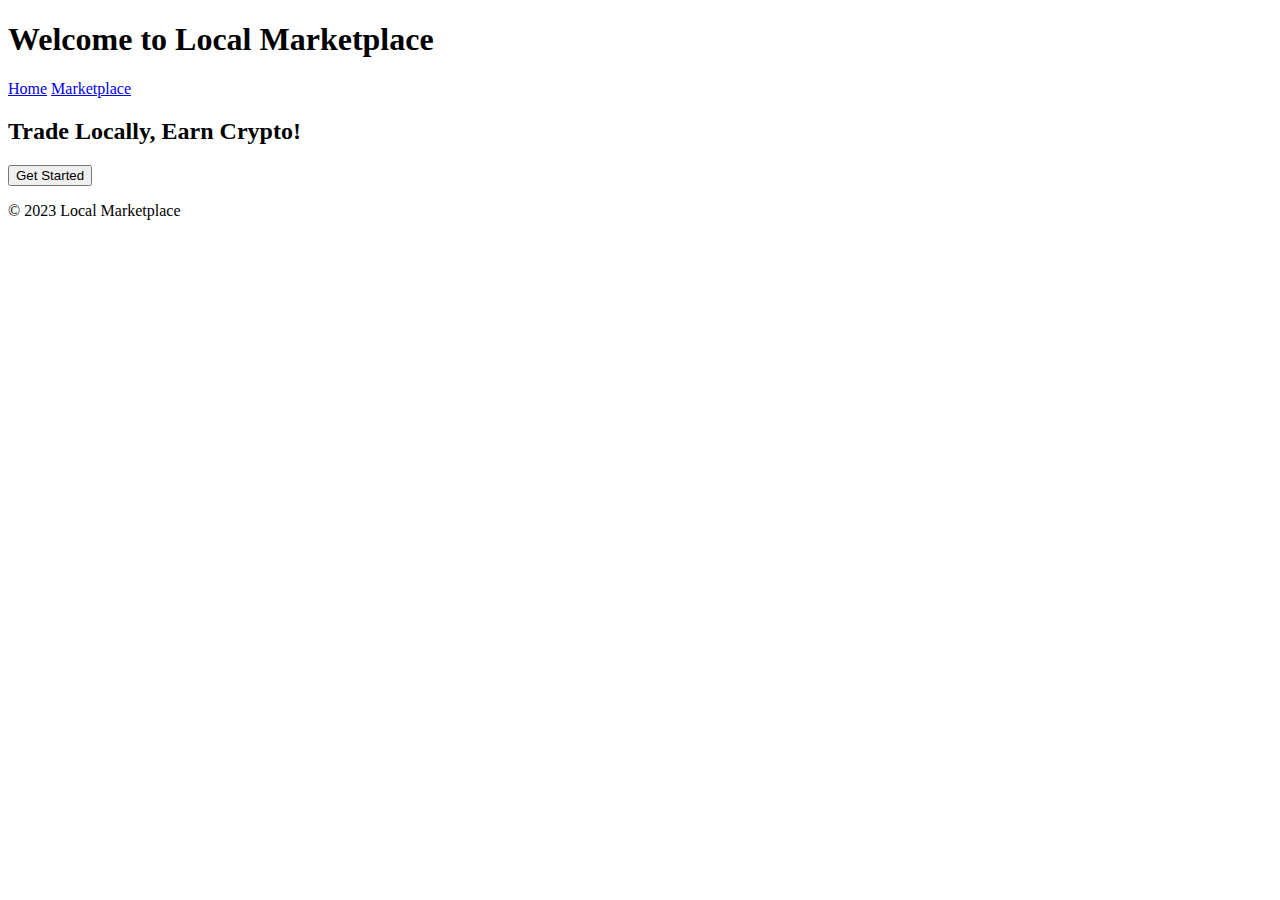
==== index.html @ 484f1911 "Create index.html" ====
<!DOCTYPE html>
<html lang="en">
<head>
  <meta charset="UTF-8">
  <meta name="viewport" content="width=device-width, initial-scale=1.0">
  <title>Local Marketplace</title>
  <link rel="stylesheet" href="styles.css">
</head>
<body>
  <header>
    <h1>Welcome to Local Marketplace</h1>
    <nav>
      <a href="index.html">Home</a>
      <a href="marketplace.html">Marketplace</a>
    </nav>
  </header>

  <section id="hero">
    <h2>Trade Locally, Earn Crypto!</h2>
    <button id="ctaButton">Get Started</button>
  </section>

  <footer>
    <p>&copy; 2023 Local Marketplace</p>
  </footer>

  <script src="script.js"></script>
</body>
</html>
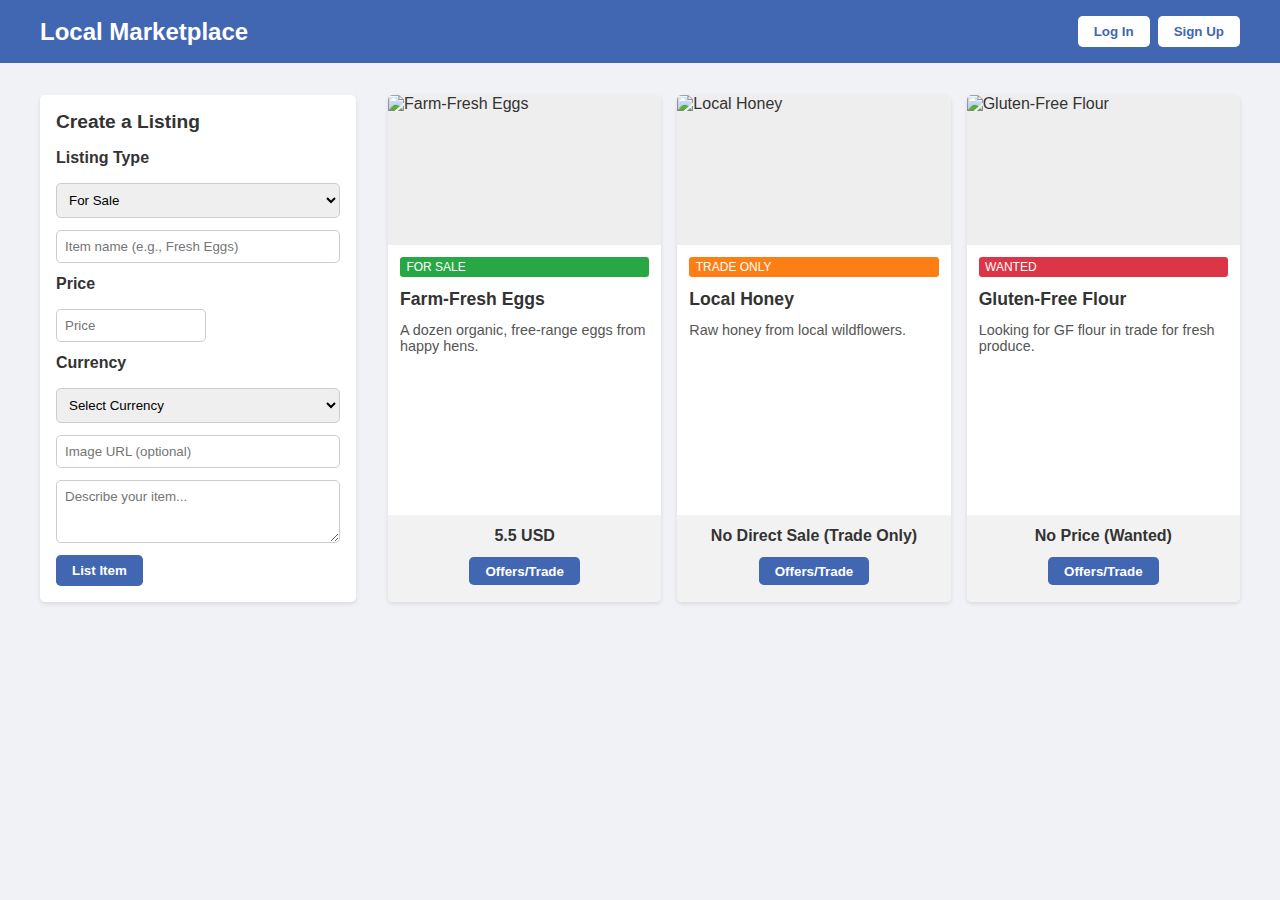
==== commit 9ac34d7b: "Update index.html" ====
--- a/index.html
+++ b/index.html
@@ -1,29 +1,748 @@
 <!DOCTYPE html>
 <html lang="en">
 <head>
-  <meta charset="UTF-8">
-  <meta name="viewport" content="width=device-width, initial-scale=1.0">
-  <title>Local Marketplace</title>
-  <link rel="stylesheet" href="styles.css">
+  <meta charset="UTF-8" />
+  <title>Local Marketplace - Trade, Wanted, and Chat</title>
+  <style>
+    /* Basic reset & global styles */
+    * {
+      margin: 0;
+      padding: 0;
+      box-sizing: border-box;
+      font-family: Arial, sans-serif;
+    }
+    body {
+      background: #f0f2f5;
+      color: #333;
+    }
+    header {
+      background: #4267b2; /* A Facebook-like blue */
+      color: #fff;
+      padding: 1rem;
+    }
+    .navbar {
+      display: flex;
+      align-items: center;
+      justify-content: space-between;
+      max-width: 1200px;
+      margin: 0 auto;
+    }
+    .navbar h1 {
+      font-size: 1.5rem;
+      cursor: pointer;
+    }
+    .navbar .auth-buttons {
+      display: flex;
+      gap: 0.5rem;
+    }
+    .navbar .auth-buttons button {
+      background: #fff;
+      color: #4267b2;
+      border: none;
+      padding: 0.5rem 1rem;
+      font-weight: bold;
+      cursor: pointer;
+      border-radius: 0.3rem;
+    }
+    .navbar .auth-buttons button:hover {
+      background: #ddd;
+    }
+
+    main {
+      display: flex;
+      max-width: 1200px;
+      margin: 2rem auto;
+      gap: 2rem;
+    }
+
+    /* Sidebar (left) for creating listings */
+    .sidebar {
+      flex: 1;
+      background: #fff;
+      padding: 1rem;
+      border-radius: 0.3rem;
+      box-shadow: 0 2px 4px rgba(0,0,0,0.1);
+      max-height: fit-content;
+    }
+    .sidebar h2 {
+      margin-bottom: 1rem;
+      font-size: 1.2rem;
+    }
+    .sidebar form {
+      display: flex;
+      flex-direction: column;
+      gap: 0.75rem;
+    }
+    .sidebar label {
+      margin-bottom: 0.25rem;
+      font-weight: bold;
+    }
+    .sidebar input,
+    .sidebar textarea,
+    .sidebar select {
+      width: 100%;
+      padding: 0.5rem;
+      border: 1px solid #ccc;
+      border-radius: 0.3rem;
+    }
+    .sidebar input[type="number"] {
+      max-width: 150px;
+    }
+    .sidebar button {
+      background: #4267b2;
+      color: #fff;
+      font-weight: bold;
+      border: none;
+      padding: 0.5rem 1rem;
+      cursor: pointer;
+      border-radius: 0.3rem;
+      align-self: flex-start;
+    }
+    .sidebar button:hover {
+      background: #36549c;
+    }
+
+    /* Marketplace grid on the right */
+    .marketplace {
+      flex: 3;
+      display: grid;
+      grid-template-columns: repeat(auto-fill, minmax(220px, 1fr));
+      gap: 1rem;
+    }
+    .card {
+      background: #fff;
+      border-radius: 0.3rem;
+      box-shadow: 0 2px 4px rgba(0,0,0,0.1);
+      overflow: hidden;
+      display: flex;
+      flex-direction: column;
+      position: relative;
+    }
+    .card img {
+      width: 100%;
+      height: 150px;
+      object-fit: cover;
+      background: #eee; /* fallback if no image */
+    }
+    .card .content {
+      padding: 0.75rem;
+      display: flex;
+      flex-direction: column;
+      gap: 0.5rem;
+    }
+    .card .content .listing-type {
+      display: inline-block;
+      padding: 0.2rem 0.4rem;
+      border-radius: 0.2rem;
+      font-size: 0.75rem;
+      margin-bottom: 0.25rem;
+      color: #fff;
+    }
+    .listing-type.sale {
+      background: #28a745; /* green for sale */
+    }
+    .listing-type.wanted {
+      background: #dc3545; /* red for wanted */
+    }
+    .listing-type.tradeonly {
+      background: #fd7e14; /* orange for trade only */
+    }
+    .card .content h3 {
+      font-size: 1.1rem;
+      margin-bottom: 0.25rem;
+    }
+    .card .content p {
+      font-size: 0.9rem;
+      color: #555;
+    }
+    .card .footer {
+      margin-top: auto;
+      padding: 0.75rem;
+      background: #f2f2f2;
+      text-align: center;
+    }
+    .card .footer .price {
+      font-weight: bold;
+      color: #333;
+      margin-bottom: 0.5rem;
+    }
+    .card .footer button {
+      background: #4267b2;
+      color: #fff;
+      font-weight: bold;
+      border: none;
+      padding: 0.4rem 1rem;
+      cursor: pointer;
+      border-radius: 0.3rem;
+      margin: 0.3rem;
+    }
+    .card .footer button:hover {
+      background: #36549c;
+    }
+
+    /* Modal for trade offers */
+    .modal {
+      position: fixed;
+      top: 0; left: 0; 
+      width: 100%;
+      height: 100%;
+      background: rgba(0,0,0,0.5);
+      display: flex;
+      align-items: center;
+      justify-content: center;
+      opacity: 0;
+      pointer-events: none;
+      transition: opacity 0.3s ease;
+      z-index: 999;
+    }
+    .modal.active {
+      opacity: 1;
+      pointer-events: auto;
+    }
+    .modal-content {
+      background: #fff;
+      padding: 1rem;
+      border-radius: 0.3rem;
+      max-width: 600px;
+      width: 90%;
+      max-height: 90vh;
+      overflow-y: auto;
+    }
+    .modal-header, .modal-body, .modal-footer {
+      margin-bottom: 1rem;
+    }
+    .modal-header h2 {
+      margin-bottom: 0.5rem;
+    }
+    .close-btn {
+      float: right;
+      background: none;
+      border: none;
+      font-size: 1.2rem;
+      cursor: pointer;
+      color: #999;
+    }
+    .close-btn:hover {
+      color: #333;
+    }
+    .offers-list {
+      background: #fafafa;
+      border: 1px solid #ccc;
+      border-radius: 0.3rem;
+      padding: 0.5rem;
+      margin: 0.5rem 0;
+    }
+    .offer-item {
+      padding: 0.5rem;
+      border-bottom: 1px solid #ddd;
+    }
+    .offer-item:last-child {
+      border-bottom: none;
+    }
+    .offer-item p {
+      margin-bottom: 0.2rem;
+    }
+    .offer-item .btn-accept,
+    .offer-item .btn-decline {
+      padding: 0.3rem 0.6rem;
+      margin-right: 0.3rem;
+      cursor: pointer;
+      border: none;
+      border-radius: 0.2rem;
+      color: #fff;
+    }
+    .offer-item .btn-accept {
+      background: #28a745;
+    }
+    .offer-item .btn-decline {
+      background: #dc3545;
+    }
+    .offer-item .btn-chat {
+      background: #6c757d;
+      padding: 0.3rem 0.6rem;
+      border-radius: 0.2rem;
+      margin-left: 0.3rem;
+      cursor: pointer;
+      border: none;
+      color: #fff;
+    }
+    .chat-container {
+      margin-top: 0.5rem;
+      background: #fff;
+      border: 1px solid #ccc;
+      padding: 0.5rem;
+      border-radius: 0.3rem;
+      max-height: 150px;
+      overflow-y: auto;
+    }
+    .chat-message {
+      margin-bottom: 0.5rem;
+    }
+    .chat-message strong {
+      margin-right: 0.3rem;
+    }
+    .trade-offer-form {
+      display: flex;
+      flex-direction: column;
+      gap: 0.5rem;
+    }
+    .trade-offer-form input,
+    .trade-offer-form textarea {
+      width: 100%;
+      padding: 0.5rem;
+      border: 1px solid #ccc;
+      border-radius: 0.3rem;
+    }
+    .trade-offer-form button {
+      align-self: flex-start;
+      background: #4267b2;
+      color: #fff;
+      border: none;
+      padding: 0.5rem 1rem;
+      border-radius: 0.3rem;
+      font-weight: bold;
+      cursor: pointer;
+    }
+    .trade-offer-form button:hover {
+      background: #36549c;
+    }
+    .label-hidden {
+      display: none;
+    }
+  </style>
 </head>
 <body>
+
+  <!-- Header / Navbar -->
   <header>
-    <h1>Welcome to Local Marketplace</h1>
-    <nav>
-      <a href="index.html">Home</a>
-      <a href="marketplace.html">Marketplace</a>
-    </nav>
+    <div class="navbar">
+      <h1>Local Marketplace</h1>
+      <div class="auth-buttons">
+        <button>Log In</button>
+        <button>Sign Up</button>
+      </div>
+    </div>
   </header>
 
-  <section id="hero">
-    <h2>Trade Locally, Earn Crypto!</h2>
-    <button id="ctaButton">Get Started</button>
-  </section>
-
-  <footer>
-    <p>&copy; 2023 Local Marketplace</p>
-  </footer>
-
-  <script src="script.js"></script>
+  <!-- Main Content -->
+  <main>
+    <!-- Left Sidebar: Listing Form -->
+    <div class="sidebar">
+      <h2>Create a Listing</h2>
+      <form id="listItemForm">
+
+        <!-- Listing Type Selection -->
+        <label for="listingType">Listing Type</label>
+        <select id="listingType" required>
+          <option value="sale">For Sale</option>
+          <option value="wanted">Wanted</option>
+          <option value="tradeOnly">Trade Only</option>
+        </select>
+
+        <input type="text" id="itemName" placeholder="Item name (e.g., Fresh Eggs)" required />
+
+        <!-- Price & Currency for "sale" only -->
+        <label id="priceLabel" for="itemPrice">Price</label>
+        <input type="number" step="0.00000001" min="0" id="itemPrice" placeholder="Price" required />
+
+        <label id="currencyLabel" for="itemCurrency">Currency</label>
+        <select id="itemCurrency" required>
+          <option value="" disabled selected hidden>Select Currency</option>
+          <option value="USD">USD</option>
+          <option value="BTC">BTC</option>
+          <option value="ETH">ETH</option>
+          <option value="USDT">USDT</option>
+          <option value="USDC">USDC</option>
+        </select>
+
+        <input type="text" id="itemImage" placeholder="Image URL (optional)" />
+        <textarea id="itemDesc" rows="3" placeholder="Describe your item..."></textarea>
+
+        <button type="submit">List Item</button>
+      </form>
+    </div>
+
+    <!-- Marketplace Grid (right side) -->
+    <div class="marketplace" id="marketplaceGrid">
+      <!-- Items will be injected by JavaScript -->
+    </div>
+  </main>
+
+  <!-- Modal for viewing & making trade offers -->
+  <div class="modal" id="tradeOffersModal">
+    <div class="modal-content">
+      <div class="modal-header">
+        <button class="close-btn" id="closeModalBtn">&times;</button>
+        <h2 id="modalItemTitle">Trade Offers</h2>
+      </div>
+      <div class="modal-body">
+        <!-- Existing offers list -->
+        <div id="offersList" class="offers-list"></div>
+
+        <!-- Make a new offer form -->
+        <div class="trade-offer-form">
+          <h4>Make a Trade Offer</h4>
+          <input type="text" id="offerTitle" placeholder="What are you offering?" />
+          <textarea id="offerDetails" rows="2" placeholder="Describe your offer..."></textarea>
+          <button id="submitOfferBtn">Submit Offer</button>
+        </div>
+      </div>
+      <div class="modal-footer"></div>
+    </div>
+  </div>
+
+  <script>
+    /***********************************************************
+     * In-Memory Data Structures
+     * Items + Offers with Chat
+     ***********************************************************/
+    // Each item: { id, name, price, currency, desc, image, listingType }
+    const initialItems = [
+      {
+        id: 1,
+        name: "Farm-Fresh Eggs",
+        price: 5.50,
+        currency: "USD",
+        desc: "A dozen organic, free-range eggs from happy hens.",
+        image: "https://images.unsplash.com/photo-1615475192235-419dd2f7ab63",
+        listingType: "sale"
+      },
+      {
+        id: 2,
+        name: "Local Honey",
+        price: 0.0003,
+        currency: "BTC",
+        desc: "Raw honey from local wildflowers.",
+        image: "https://images.unsplash.com/photo-1556228724-1e3d4d7d36f2",
+        listingType: "tradeOnly"
+      },
+      {
+        id: 3,
+        name: "Gluten-Free Flour",
+        price: null,
+        currency: "",
+        desc: "Looking for GF flour in trade for fresh produce.",
+        image: "",
+        listingType: "wanted"
+      }
+    ];
+
+    // For each item, store an array of offers:
+    // Each offer: { itemId, offerId, title, details, status, chat: [{sender, message, timestamp}] }
+    let tradeOffers = {
+      1: [],
+      2: [],
+      3: []
+    };
+
+    /***********************************************************
+     * DOM Elements
+     ***********************************************************/
+    const marketplaceGrid = document.getElementById("marketplaceGrid");
+    const listItemForm = document.getElementById("listItemForm");
+    const listingTypeSelect = document.getElementById("listingType");
+    const priceLabel = document.getElementById("priceLabel");
+    const itemPriceInput = document.getElementById("itemPrice");
+    const currencyLabel = document.getElementById("currencyLabel");
+    const itemCurrencySelect = document.getElementById("itemCurrency");
+    const itemNameInput = document.getElementById("itemName");
+    const itemImageInput = document.getElementById("itemImage");
+    const itemDescInput = document.getElementById("itemDesc");
+
+    // Modal elements
+    const tradeOffersModal = document.getElementById("tradeOffersModal");
+    const closeModalBtn = document.getElementById("closeModalBtn");
+    const modalItemTitle = document.getElementById("modalItemTitle");
+    const offersList = document.getElementById("offersList");
+    const offerTitleInput = document.getElementById("offerTitle");
+    const offerDetailsInput = document.getElementById("offerDetails");
+    const submitOfferBtn = document.getElementById("submitOfferBtn");
+
+    /***********************************************************
+     * Toggle Price & Currency Visibility for Listing Types
+     ***********************************************************/
+    function updatePriceCurrencyVisibility() {
+      const listingType = listingTypeSelect.value;
+      if (listingType === "sale") {
+        priceLabel.classList.remove("label-hidden");
+        itemPriceInput.classList.remove("label-hidden");
+        currencyLabel.classList.remove("label-hidden");
+        itemCurrencySelect.classList.remove("label-hidden");
+        itemPriceInput.required = true;
+        itemCurrencySelect.required = true;
+      } else {
+        // Hide price/currency fields
+        priceLabel.classList.add("label-hidden");
+        itemPriceInput.classList.add("label-hidden");
+        currencyLabel.classList.add("label-hidden");
+        itemCurrencySelect.classList.add("label-hidden");
+        itemPriceInput.required = false;
+        itemCurrencySelect.required = false;
+      }
+    }
+    listingTypeSelect.addEventListener("change", updatePriceCurrencyVisibility);
+    updatePriceCurrencyVisibility(); // initial call
+
+    /***********************************************************
+     * Render the Marketplace
+     ***********************************************************/
+    function renderMarketplace(items) {
+      marketplaceGrid.innerHTML = "";
+      items.forEach(item => {
+        const card = document.createElement("div");
+        card.classList.add("card");
+
+        const imgSrc = item.image 
+          ? item.image 
+          : "https://via.placeholder.com/220x150?text=No+Image";
+
+        const listingLabel = document.createElement("span");
+        listingLabel.classList.add("listing-type");
+
+        if (item.listingType === "sale") {
+          listingLabel.classList.add("sale");
+          listingLabel.textContent = "FOR SALE";
+        } else if (item.listingType === "wanted") {
+          listingLabel.classList.add("wanted");
+          listingLabel.textContent = "WANTED";
+        } else if (item.listingType === "tradeOnly") {
+          listingLabel.classList.add("tradeonly");
+          listingLabel.textContent = "TRADE ONLY";
+        }
+
+        let priceDisplay = "";
+        if (item.listingType === "sale") {
+          const priceFormatted = parseFloat(item.price).toFixed(8).replace(/\.?0+$/,"");
+          priceDisplay = `${priceFormatted} ${item.currency}`;
+        } else if (item.listingType === "wanted") {
+          priceDisplay = "No Price (Wanted)";
+        } else if (item.listingType === "tradeOnly") {
+          priceDisplay = "No Direct Sale (Trade Only)";
+        }
+
+        card.innerHTML = `
+          <img src="${imgSrc}" alt="${item.name}" />
+          <div class="content">
+            ${listingLabel.outerHTML}
+            <h3>${item.name}</h3>
+            <p>${item.desc || ""}</p>
+          </div>
+          <div class="footer">
+            <div class="price">${priceDisplay}</div>
+            <button class="btn-trade">Offers/Trade</button>
+          </div>
+        `;
+
+        // "Offers/Trade" button opens the trade offers modal
+        const tradeBtn = card.querySelector(".btn-trade");
+        tradeBtn.addEventListener("click", () => {
+          openTradeOffersModal(item.id);
+        });
+
+        marketplaceGrid.appendChild(card);
+      });
+    }
+
+    // Initial render
+    renderMarketplace(initialItems);
+
+    /***********************************************************
+     * Adding New Items
+     ***********************************************************/
+    listItemForm.addEventListener("submit", function(event) {
+      event.preventDefault();
+
+      const listingType = listingTypeSelect.value;
+      const newId = Date.now(); // simplistic unique ID
+      let priceVal = null;
+      let currVal = "";
+
+      if (listingType === "sale") {
+        priceVal = parseFloat(itemPriceInput.value.trim());
+        currVal = itemCurrencySelect.value;
+        if (!priceVal || isNaN(priceVal) || !currVal) {
+          alert("Please specify a valid price and currency for a sale listing.");
+          return;
+        }
+      }
+
+      const newItem = {
+        id: newId,
+        name: itemNameInput.value.trim(),
+        price: priceVal,
+        currency: currVal,
+        desc: itemDescInput.value.trim(),
+        image: itemImageInput.value.trim(),
+        listingType
+      };
+
+      if (!newItem.name) {
+        alert("Please enter an item name.");
+        return;
+      }
+
+      initialItems.push(newItem);
+      tradeOffers[newId] = []; // new array for offers
+
+      renderMarketplace(initialItems);
+      listItemForm.reset();
+      updatePriceCurrencyVisibility();
+    });
+
+    /***********************************************************
+     * Trade Offers Modal
+     ***********************************************************/
+    let currentItemId = null;
+
+    function openTradeOffersModal(itemId) {
+      currentItemId = itemId;
+      const item = initialItems.find(i => i.id === itemId);
+      modalItemTitle.textContent = `Offers for "${item.name}"`;
+      renderTradeOffers(itemId);
+
+      tradeOffersModal.classList.add("active");
+    }
+    function closeModal() {
+      tradeOffersModal.classList.remove("active");
+      currentItemId = null;
+      offerTitleInput.value = "";
+      offerDetailsInput.value = "";
+    }
+    closeModalBtn.addEventListener("click", closeModal);
+
+    /***********************************************************
+     * Rendering & Managing Offers
+     ***********************************************************/
+    function renderTradeOffers(itemId) {
+      offersList.innerHTML = "";
+      const offers = tradeOffers[itemId] || [];
+
+      if (offers.length === 0) {
+        const noOffers = document.createElement("div");
+        noOffers.textContent = "No trade offers yet.";
+        offersList.appendChild(noOffers);
+      } else {
+        offers.forEach(off => {
+          const offerDiv = document.createElement("div");
+          offerDiv.classList.add("offer-item");
+
+          offerDiv.innerHTML = `
+            <p><strong>Offer:</strong> ${off.title}</p>
+            <p>${off.details}</p>
+            <p><em>Status:</em> ${off.status}</p>
+            <button class="btn-accept">Accept</button>
+            <button class="btn-decline">Decline</button>
+            <button class="btn-chat">Chat</button>
+          `;
+
+          const acceptBtn = offerDiv.querySelector(".btn-accept");
+          const declineBtn = offerDiv.querySelector(".btn-decline");
+          const chatBtn = offerDiv.querySelector(".btn-chat");
+
+          acceptBtn.addEventListener("click", () => {
+            off.status = "Accepted";
+            renderTradeOffers(itemId);
+            alert("You accepted this offer!");
+          });
+          declineBtn.addEventListener("click", () => {
+            off.status = "Declined";
+            renderTradeOffers(itemId);
+            alert("You declined this offer!");
+          });
+
+          // Chat UI container
+          const chatContainer = document.createElement("div");
+          chatContainer.classList.add("chat-container");
+
+          // Renders the chat messages
+          function renderChat() {
+            chatContainer.innerHTML = "";
+            off.chat.forEach(msg => {
+              const msgDiv = document.createElement("div");
+              msgDiv.classList.add("chat-message");
+              msgDiv.innerHTML = `<strong>${msg.sender}:</strong> ${msg.message}`;
+              chatContainer.appendChild(msgDiv);
+            });
+          }
+
+          // Chat input area
+          const chatInputWrapper = document.createElement("div");
+          chatInputWrapper.style.marginTop = "0.5rem";
+          chatInputWrapper.innerHTML = `
+            <input type="text" style="width:70%" placeholder="Type your message..." />
+            <button style="width:25%">Send</button>
+          `;
+          const [chatInput, chatSendBtn] = chatInputWrapper.querySelectorAll("input, button");
+
+          chatSendBtn.addEventListener("click", () => {
+            const text = chatInput.value.trim();
+            if (text) {
+              off.chat.push({
+                sender: "You",
+                message: text,
+                timestamp: new Date().toISOString()
+              });
+              renderChat();
+              chatInput.value = "";
+            }
+          });
+
+          // Toggle chat visibility
+          let chatVisible = false;
+          chatBtn.addEventListener("click", () => {
+            chatVisible = !chatVisible;
+            if (chatVisible) {
+              renderChat();
+              offerDiv.appendChild(chatContainer);
+              offerDiv.appendChild(chatInputWrapper);
+            } else {
+              if (offerDiv.contains(chatContainer)) {
+                offerDiv.removeChild(chatContainer);
+                offerDiv.removeChild(chatInputWrapper);
+              }
+            }
+          });
+
+          offerDiv.appendChild(document.createElement("hr")); // small divider
+          offersList.appendChild(offerDiv);
+        });
+      }
+    }
+
+    // Submitting a new trade offer
+    submitOfferBtn.addEventListener("click", () => {
+      if (!currentItemId) return;
+      const title = offerTitleInput.value.trim();
+      const details = offerDetailsInput.value.trim();
+
+      if (!title) {
+        alert("Please enter what you’re offering.");
+        return;
+      }
+
+      const newOffer = {
+        itemId: currentItemId,
+        offerId: Date.now(),
+        title,
+        details,
+        status: "Pending",
+        chat: [] // chat messages stored here
+      };
+
+      tradeOffers[currentItemId].push(newOffer);
+      renderTradeOffers(currentItemId);
+
+      offerTitleInput.value = "";
+      offerDetailsInput.value = "";
+      alert("Your trade offer was submitted!");
+    });
+
+    // Initialize chat arrays for existing data
+    Object.keys(tradeOffers).forEach(itemId => {
+      tradeOffers[itemId].forEach(off => {
+        off.chat = off.chat || [];
+      });
+    });
+  </script>
 </body>
 </html>
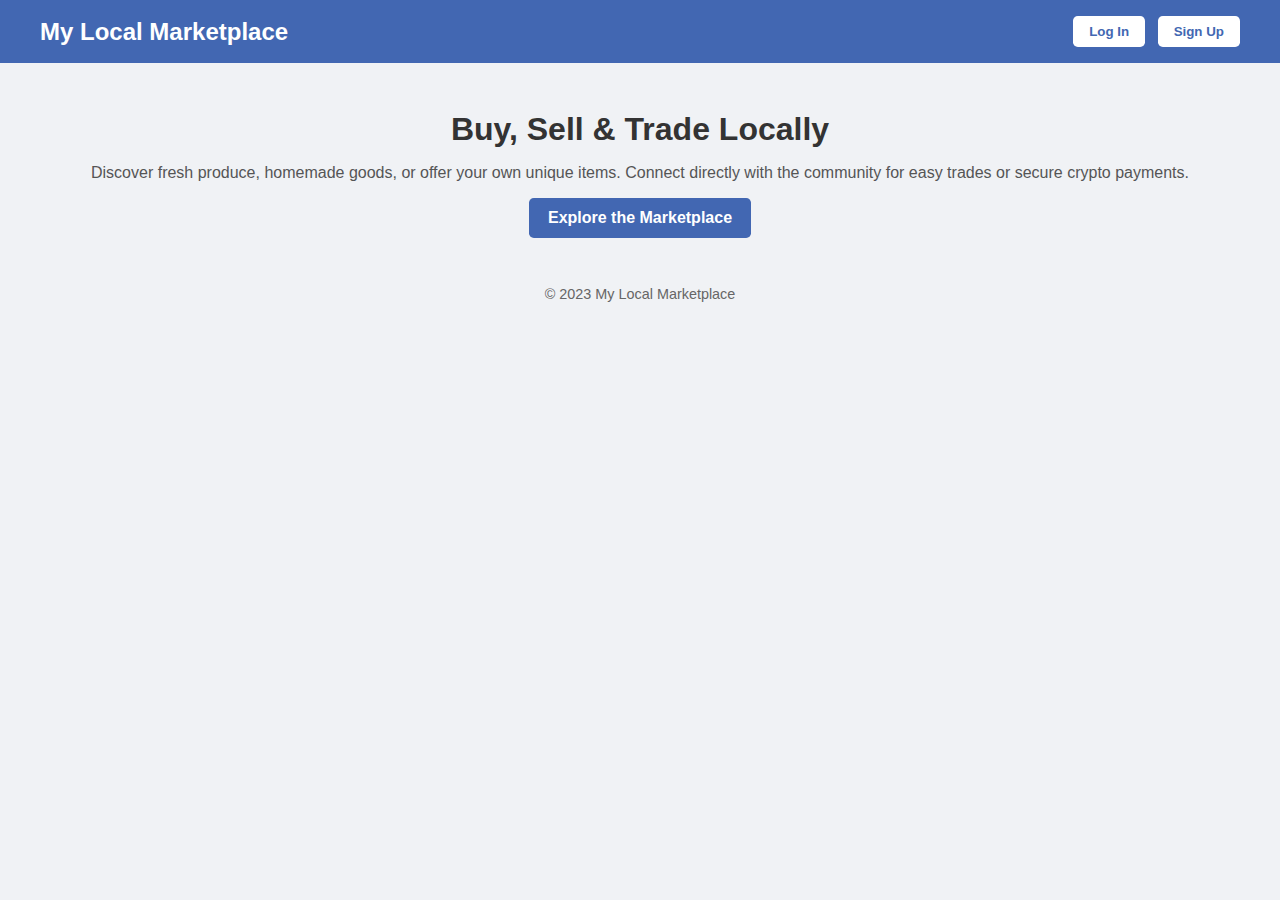
==== commit 31d8e393: "Update index.html" ====
--- a/index.html
+++ b/index.html
@@ -2,7 +2,7 @@
 <html lang="en">
 <head>
   <meta charset="UTF-8" />
-  <title>Local Marketplace - Trade, Wanted, and Chat</title>
+  <title>Welcome to My Local Marketplace</title>
   <style>
     /* Basic reset & global styles */
     * {
@@ -31,10 +31,6 @@
       font-size: 1.5rem;
       cursor: pointer;
     }
-    .navbar .auth-buttons {
-      display: flex;
-      gap: 0.5rem;
-    }
     .navbar .auth-buttons button {
       background: #fff;
       color: #4267b2;
@@ -43,271 +39,49 @@
       font-weight: bold;
       cursor: pointer;
       border-radius: 0.3rem;
+      margin-left: 0.5rem;
     }
     .navbar .auth-buttons button:hover {
       background: #ddd;
     }
 
-    main {
-      display: flex;
+    /* Hero / Landing Section */
+    .hero {
       max-width: 1200px;
       margin: 2rem auto;
-      gap: 2rem;
+      padding: 1rem;
+      text-align: center;
     }
-
-    /* Sidebar (left) for creating listings */
-    .sidebar {
-      flex: 1;
-      background: #fff;
-      padding: 1rem;
-      border-radius: 0.3rem;
-      box-shadow: 0 2px 4px rgba(0,0,0,0.1);
-      max-height: fit-content;
+    .hero h2 {
+      font-size: 2rem;
+      margin-bottom: 1rem;
+      color: #333;
     }
-    .sidebar h2 {
+    .hero p {
+      font-size: 1rem;
       margin-bottom: 1rem;
-      font-size: 1.2rem;
+      color: #555;
     }
-    .sidebar form {
-      display: flex;
-      flex-direction: column;
-      gap: 0.75rem;
-    }
-    .sidebar label {
-      margin-bottom: 0.25rem;
-      font-weight: bold;
-    }
-    .sidebar input,
-    .sidebar textarea,
-    .sidebar select {
-      width: 100%;
-      padding: 0.5rem;
-      border: 1px solid #ccc;
-      border-radius: 0.3rem;
-    }
-    .sidebar input[type="number"] {
-      max-width: 150px;
-    }
-    .sidebar button {
+    .hero .cta-button {
       background: #4267b2;
       color: #fff;
+      border: none;
+      padding: 0.7rem 1.2rem;
+      font-size: 1rem;
       font-weight: bold;
-      border: none;
-      padding: 0.5rem 1rem;
+      border-radius: 0.3rem;
       cursor: pointer;
-      border-radius: 0.3rem;
-      align-self: flex-start;
     }
-    .sidebar button:hover {
+    .hero .cta-button:hover {
       background: #36549c;
     }
 
-    /* Marketplace grid on the right */
-    .marketplace {
-      flex: 3;
-      display: grid;
-      grid-template-columns: repeat(auto-fill, minmax(220px, 1fr));
-      gap: 1rem;
-    }
-    .card {
-      background: #fff;
-      border-radius: 0.3rem;
-      box-shadow: 0 2px 4px rgba(0,0,0,0.1);
-      overflow: hidden;
-      display: flex;
-      flex-direction: column;
-      position: relative;
-    }
-    .card img {
-      width: 100%;
-      height: 150px;
-      object-fit: cover;
-      background: #eee; /* fallback if no image */
-    }
-    .card .content {
-      padding: 0.75rem;
-      display: flex;
-      flex-direction: column;
-      gap: 0.5rem;
-    }
-    .card .content .listing-type {
-      display: inline-block;
-      padding: 0.2rem 0.4rem;
-      border-radius: 0.2rem;
-      font-size: 0.75rem;
-      margin-bottom: 0.25rem;
-      color: #fff;
-    }
-    .listing-type.sale {
-      background: #28a745; /* green for sale */
-    }
-    .listing-type.wanted {
-      background: #dc3545; /* red for wanted */
-    }
-    .listing-type.tradeonly {
-      background: #fd7e14; /* orange for trade only */
-    }
-    .card .content h3 {
-      font-size: 1.1rem;
-      margin-bottom: 0.25rem;
-    }
-    .card .content p {
+    footer {
+      max-width: 1200px;
+      margin: 2rem auto;
+      text-align: center;
+      color: #666;
       font-size: 0.9rem;
-      color: #555;
-    }
-    .card .footer {
-      margin-top: auto;
-      padding: 0.75rem;
-      background: #f2f2f2;
-      text-align: center;
-    }
-    .card .footer .price {
-      font-weight: bold;
-      color: #333;
-      margin-bottom: 0.5rem;
-    }
-    .card .footer button {
-      background: #4267b2;
-      color: #fff;
-      font-weight: bold;
-      border: none;
-      padding: 0.4rem 1rem;
-      cursor: pointer;
-      border-radius: 0.3rem;
-      margin: 0.3rem;
-    }
-    .card .footer button:hover {
-      background: #36549c;
-    }
-
-    /* Modal for trade offers */
-    .modal {
-      position: fixed;
-      top: 0; left: 0; 
-      width: 100%;
-      height: 100%;
-      background: rgba(0,0,0,0.5);
-      display: flex;
-      align-items: center;
-      justify-content: center;
-      opacity: 0;
-      pointer-events: none;
-      transition: opacity 0.3s ease;
-      z-index: 999;
-    }
-    .modal.active {
-      opacity: 1;
-      pointer-events: auto;
-    }
-    .modal-content {
-      background: #fff;
-      padding: 1rem;
-      border-radius: 0.3rem;
-      max-width: 600px;
-      width: 90%;
-      max-height: 90vh;
-      overflow-y: auto;
-    }
-    .modal-header, .modal-body, .modal-footer {
-      margin-bottom: 1rem;
-    }
-    .modal-header h2 {
-      margin-bottom: 0.5rem;
-    }
-    .close-btn {
-      float: right;
-      background: none;
-      border: none;
-      font-size: 1.2rem;
-      cursor: pointer;
-      color: #999;
-    }
-    .close-btn:hover {
-      color: #333;
-    }
-    .offers-list {
-      background: #fafafa;
-      border: 1px solid #ccc;
-      border-radius: 0.3rem;
-      padding: 0.5rem;
-      margin: 0.5rem 0;
-    }
-    .offer-item {
-      padding: 0.5rem;
-      border-bottom: 1px solid #ddd;
-    }
-    .offer-item:last-child {
-      border-bottom: none;
-    }
-    .offer-item p {
-      margin-bottom: 0.2rem;
-    }
-    .offer-item .btn-accept,
-    .offer-item .btn-decline {
-      padding: 0.3rem 0.6rem;
-      margin-right: 0.3rem;
-      cursor: pointer;
-      border: none;
-      border-radius: 0.2rem;
-      color: #fff;
-    }
-    .offer-item .btn-accept {
-      background: #28a745;
-    }
-    .offer-item .btn-decline {
-      background: #dc3545;
-    }
-    .offer-item .btn-chat {
-      background: #6c757d;
-      padding: 0.3rem 0.6rem;
-      border-radius: 0.2rem;
-      margin-left: 0.3rem;
-      cursor: pointer;
-      border: none;
-      color: #fff;
-    }
-    .chat-container {
-      margin-top: 0.5rem;
-      background: #fff;
-      border: 1px solid #ccc;
-      padding: 0.5rem;
-      border-radius: 0.3rem;
-      max-height: 150px;
-      overflow-y: auto;
-    }
-    .chat-message {
-      margin-bottom: 0.5rem;
-    }
-    .chat-message strong {
-      margin-right: 0.3rem;
-    }
-    .trade-offer-form {
-      display: flex;
-      flex-direction: column;
-      gap: 0.5rem;
-    }
-    .trade-offer-form input,
-    .trade-offer-form textarea {
-      width: 100%;
-      padding: 0.5rem;
-      border: 1px solid #ccc;
-      border-radius: 0.3rem;
-    }
-    .trade-offer-form button {
-      align-self: flex-start;
-      background: #4267b2;
-      color: #fff;
-      border: none;
-      padding: 0.5rem 1rem;
-      border-radius: 0.3rem;
-      font-weight: bold;
-      cursor: pointer;
-    }
-    .trade-offer-form button:hover {
-      background: #36549c;
-    }
-    .label-hidden {
-      display: none;
     }
   </style>
 </head>
@@ -316,433 +90,29 @@
   <!-- Header / Navbar -->
   <header>
     <div class="navbar">
-      <h1>Local Marketplace</h1>
+      <h1>My Local Marketplace</h1>
       <div class="auth-buttons">
+        <!-- Example placeholders for login/signup (non-functional in this static site) -->
         <button>Log In</button>
         <button>Sign Up</button>
       </div>
     </div>
   </header>
 
-  <!-- Main Content -->
-  <main>
-    <!-- Left Sidebar: Listing Form -->
-    <div class="sidebar">
-      <h2>Create a Listing</h2>
-      <form id="listItemForm">
+  <!-- Hero / Landing Section -->
+  <section class="hero">
+    <h2>Buy, Sell & Trade Locally</h2>
+    <p>Discover fresh produce, homemade goods, or offer your own unique items. Connect directly with the community for easy trades or secure crypto payments.</p>
+    <!-- Button linking to the actual marketplace page -->
+    <button class="cta-button" onclick="location.href='marketplace.html'">
+      Explore the Marketplace
+    </button>
+  </section>
 
-        <!-- Listing Type Selection -->
-        <label for="listingType">Listing Type</label>
-        <select id="listingType" required>
-          <option value="sale">For Sale</option>
-          <option value="wanted">Wanted</option>
-          <option value="tradeOnly">Trade Only</option>
-        </select>
+  <!-- Footer -->
+  <footer>
+    <p>&copy; 2023 My Local Marketplace</p>
+  </footer>
 
-        <input type="text" id="itemName" placeholder="Item name (e.g., Fresh Eggs)" required />
-
-        <!-- Price & Currency for "sale" only -->
-        <label id="priceLabel" for="itemPrice">Price</label>
-        <input type="number" step="0.00000001" min="0" id="itemPrice" placeholder="Price" required />
-
-        <label id="currencyLabel" for="itemCurrency">Currency</label>
-        <select id="itemCurrency" required>
-          <option value="" disabled selected hidden>Select Currency</option>
-          <option value="USD">USD</option>
-          <option value="BTC">BTC</option>
-          <option value="ETH">ETH</option>
-          <option value="USDT">USDT</option>
-          <option value="USDC">USDC</option>
-        </select>
-
-        <input type="text" id="itemImage" placeholder="Image URL (optional)" />
-        <textarea id="itemDesc" rows="3" placeholder="Describe your item..."></textarea>
-
-        <button type="submit">List Item</button>
-      </form>
-    </div>
-
-    <!-- Marketplace Grid (right side) -->
-    <div class="marketplace" id="marketplaceGrid">
-      <!-- Items will be injected by JavaScript -->
-    </div>
-  </main>
-
-  <!-- Modal for viewing & making trade offers -->
-  <div class="modal" id="tradeOffersModal">
-    <div class="modal-content">
-      <div class="modal-header">
-        <button class="close-btn" id="closeModalBtn">&times;</button>
-        <h2 id="modalItemTitle">Trade Offers</h2>
-      </div>
-      <div class="modal-body">
-        <!-- Existing offers list -->
-        <div id="offersList" class="offers-list"></div>
-
-        <!-- Make a new offer form -->
-        <div class="trade-offer-form">
-          <h4>Make a Trade Offer</h4>
-          <input type="text" id="offerTitle" placeholder="What are you offering?" />
-          <textarea id="offerDetails" rows="2" placeholder="Describe your offer..."></textarea>
-          <button id="submitOfferBtn">Submit Offer</button>
-        </div>
-      </div>
-      <div class="modal-footer"></div>
-    </div>
-  </div>
-
-  <script>
-    /***********************************************************
-     * In-Memory Data Structures
-     * Items + Offers with Chat
-     ***********************************************************/
-    // Each item: { id, name, price, currency, desc, image, listingType }
-    const initialItems = [
-      {
-        id: 1,
-        name: "Farm-Fresh Eggs",
-        price: 5.50,
-        currency: "USD",
-        desc: "A dozen organic, free-range eggs from happy hens.",
-        image: "https://images.unsplash.com/photo-1615475192235-419dd2f7ab63",
-        listingType: "sale"
-      },
-      {
-        id: 2,
-        name: "Local Honey",
-        price: 0.0003,
-        currency: "BTC",
-        desc: "Raw honey from local wildflowers.",
-        image: "https://images.unsplash.com/photo-1556228724-1e3d4d7d36f2",
-        listingType: "tradeOnly"
-      },
-      {
-        id: 3,
-        name: "Gluten-Free Flour",
-        price: null,
-        currency: "",
-        desc: "Looking for GF flour in trade for fresh produce.",
-        image: "",
-        listingType: "wanted"
-      }
-    ];
-
-    // For each item, store an array of offers:
-    // Each offer: { itemId, offerId, title, details, status, chat: [{sender, message, timestamp}] }
-    let tradeOffers = {
-      1: [],
-      2: [],
-      3: []
-    };
-
-    /***********************************************************
-     * DOM Elements
-     ***********************************************************/
-    const marketplaceGrid = document.getElementById("marketplaceGrid");
-    const listItemForm = document.getElementById("listItemForm");
-    const listingTypeSelect = document.getElementById("listingType");
-    const priceLabel = document.getElementById("priceLabel");
-    const itemPriceInput = document.getElementById("itemPrice");
-    const currencyLabel = document.getElementById("currencyLabel");
-    const itemCurrencySelect = document.getElementById("itemCurrency");
-    const itemNameInput = document.getElementById("itemName");
-    const itemImageInput = document.getElementById("itemImage");
-    const itemDescInput = document.getElementById("itemDesc");
-
-    // Modal elements
-    const tradeOffersModal = document.getElementById("tradeOffersModal");
-    const closeModalBtn = document.getElementById("closeModalBtn");
-    const modalItemTitle = document.getElementById("modalItemTitle");
-    const offersList = document.getElementById("offersList");
-    const offerTitleInput = document.getElementById("offerTitle");
-    const offerDetailsInput = document.getElementById("offerDetails");
-    const submitOfferBtn = document.getElementById("submitOfferBtn");
-
-    /***********************************************************
-     * Toggle Price & Currency Visibility for Listing Types
-     ***********************************************************/
-    function updatePriceCurrencyVisibility() {
-      const listingType = listingTypeSelect.value;
-      if (listingType === "sale") {
-        priceLabel.classList.remove("label-hidden");
-        itemPriceInput.classList.remove("label-hidden");
-        currencyLabel.classList.remove("label-hidden");
-        itemCurrencySelect.classList.remove("label-hidden");
-        itemPriceInput.required = true;
-        itemCurrencySelect.required = true;
-      } else {
-        // Hide price/currency fields
-        priceLabel.classList.add("label-hidden");
-        itemPriceInput.classList.add("label-hidden");
-        currencyLabel.classList.add("label-hidden");
-        itemCurrencySelect.classList.add("label-hidden");
-        itemPriceInput.required = false;
-        itemCurrencySelect.required = false;
-      }
-    }
-    listingTypeSelect.addEventListener("change", updatePriceCurrencyVisibility);
-    updatePriceCurrencyVisibility(); // initial call
-
-    /***********************************************************
-     * Render the Marketplace
-     ***********************************************************/
-    function renderMarketplace(items) {
-      marketplaceGrid.innerHTML = "";
-      items.forEach(item => {
-        const card = document.createElement("div");
-        card.classList.add("card");
-
-        const imgSrc = item.image 
-          ? item.image 
-          : "https://via.placeholder.com/220x150?text=No+Image";
-
-        const listingLabel = document.createElement("span");
-        listingLabel.classList.add("listing-type");
-
-        if (item.listingType === "sale") {
-          listingLabel.classList.add("sale");
-          listingLabel.textContent = "FOR SALE";
-        } else if (item.listingType === "wanted") {
-          listingLabel.classList.add("wanted");
-          listingLabel.textContent = "WANTED";
-        } else if (item.listingType === "tradeOnly") {
-          listingLabel.classList.add("tradeonly");
-          listingLabel.textContent = "TRADE ONLY";
-        }
-
-        let priceDisplay = "";
-        if (item.listingType === "sale") {
-          const priceFormatted = parseFloat(item.price).toFixed(8).replace(/\.?0+$/,"");
-          priceDisplay = `${priceFormatted} ${item.currency}`;
-        } else if (item.listingType === "wanted") {
-          priceDisplay = "No Price (Wanted)";
-        } else if (item.listingType === "tradeOnly") {
-          priceDisplay = "No Direct Sale (Trade Only)";
-        }
-
-        card.innerHTML = `
-          <img src="${imgSrc}" alt="${item.name}" />
-          <div class="content">
-            ${listingLabel.outerHTML}
-            <h3>${item.name}</h3>
-            <p>${item.desc || ""}</p>
-          </div>
-          <div class="footer">
-            <div class="price">${priceDisplay}</div>
-            <button class="btn-trade">Offers/Trade</button>
-          </div>
-        `;
-
-        // "Offers/Trade" button opens the trade offers modal
-        const tradeBtn = card.querySelector(".btn-trade");
-        tradeBtn.addEventListener("click", () => {
-          openTradeOffersModal(item.id);
-        });
-
-        marketplaceGrid.appendChild(card);
-      });
-    }
-
-    // Initial render
-    renderMarketplace(initialItems);
-
-    /***********************************************************
-     * Adding New Items
-     ***********************************************************/
-    listItemForm.addEventListener("submit", function(event) {
-      event.preventDefault();
-
-      const listingType = listingTypeSelect.value;
-      const newId = Date.now(); // simplistic unique ID
-      let priceVal = null;
-      let currVal = "";
-
-      if (listingType === "sale") {
-        priceVal = parseFloat(itemPriceInput.value.trim());
-        currVal = itemCurrencySelect.value;
-        if (!priceVal || isNaN(priceVal) || !currVal) {
-          alert("Please specify a valid price and currency for a sale listing.");
-          return;
-        }
-      }
-
-      const newItem = {
-        id: newId,
-        name: itemNameInput.value.trim(),
-        price: priceVal,
-        currency: currVal,
-        desc: itemDescInput.value.trim(),
-        image: itemImageInput.value.trim(),
-        listingType
-      };
-
-      if (!newItem.name) {
-        alert("Please enter an item name.");
-        return;
-      }
-
-      initialItems.push(newItem);
-      tradeOffers[newId] = []; // new array for offers
-
-      renderMarketplace(initialItems);
-      listItemForm.reset();
-      updatePriceCurrencyVisibility();
-    });
-
-    /***********************************************************
-     * Trade Offers Modal
-     ***********************************************************/
-    let currentItemId = null;
-
-    function openTradeOffersModal(itemId) {
-      currentItemId = itemId;
-      const item = initialItems.find(i => i.id === itemId);
-      modalItemTitle.textContent = `Offers for "${item.name}"`;
-      renderTradeOffers(itemId);
-
-      tradeOffersModal.classList.add("active");
-    }
-    function closeModal() {
-      tradeOffersModal.classList.remove("active");
-      currentItemId = null;
-      offerTitleInput.value = "";
-      offerDetailsInput.value = "";
-    }
-    closeModalBtn.addEventListener("click", closeModal);
-
-    /***********************************************************
-     * Rendering & Managing Offers
-     ***********************************************************/
-    function renderTradeOffers(itemId) {
-      offersList.innerHTML = "";
-      const offers = tradeOffers[itemId] || [];
-
-      if (offers.length === 0) {
-        const noOffers = document.createElement("div");
-        noOffers.textContent = "No trade offers yet.";
-        offersList.appendChild(noOffers);
-      } else {
-        offers.forEach(off => {
-          const offerDiv = document.createElement("div");
-          offerDiv.classList.add("offer-item");
-
-          offerDiv.innerHTML = `
-            <p><strong>Offer:</strong> ${off.title}</p>
-            <p>${off.details}</p>
-            <p><em>Status:</em> ${off.status}</p>
-            <button class="btn-accept">Accept</button>
-            <button class="btn-decline">Decline</button>
-            <button class="btn-chat">Chat</button>
-          `;
-
-          const acceptBtn = offerDiv.querySelector(".btn-accept");
-          const declineBtn = offerDiv.querySelector(".btn-decline");
-          const chatBtn = offerDiv.querySelector(".btn-chat");
-
-          acceptBtn.addEventListener("click", () => {
-            off.status = "Accepted";
-            renderTradeOffers(itemId);
-            alert("You accepted this offer!");
-          });
-          declineBtn.addEventListener("click", () => {
-            off.status = "Declined";
-            renderTradeOffers(itemId);
-            alert("You declined this offer!");
-          });
-
-          // Chat UI container
-          const chatContainer = document.createElement("div");
-          chatContainer.classList.add("chat-container");
-
-          // Renders the chat messages
-          function renderChat() {
-            chatContainer.innerHTML = "";
-            off.chat.forEach(msg => {
-              const msgDiv = document.createElement("div");
-              msgDiv.classList.add("chat-message");
-              msgDiv.innerHTML = `<strong>${msg.sender}:</strong> ${msg.message}`;
-              chatContainer.appendChild(msgDiv);
-            });
-          }
-
-          // Chat input area
-          const chatInputWrapper = document.createElement("div");
-          chatInputWrapper.style.marginTop = "0.5rem";
-          chatInputWrapper.innerHTML = `
-            <input type="text" style="width:70%" placeholder="Type your message..." />
-            <button style="width:25%">Send</button>
-          `;
-          const [chatInput, chatSendBtn] = chatInputWrapper.querySelectorAll("input, button");
-
-          chatSendBtn.addEventListener("click", () => {
-            const text = chatInput.value.trim();
-            if (text) {
-              off.chat.push({
-                sender: "You",
-                message: text,
-                timestamp: new Date().toISOString()
-              });
-              renderChat();
-              chatInput.value = "";
-            }
-          });
-
-          // Toggle chat visibility
-          let chatVisible = false;
-          chatBtn.addEventListener("click", () => {
-            chatVisible = !chatVisible;
-            if (chatVisible) {
-              renderChat();
-              offerDiv.appendChild(chatContainer);
-              offerDiv.appendChild(chatInputWrapper);
-            } else {
-              if (offerDiv.contains(chatContainer)) {
-                offerDiv.removeChild(chatContainer);
-                offerDiv.removeChild(chatInputWrapper);
-              }
-            }
-          });
-
-          offerDiv.appendChild(document.createElement("hr")); // small divider
-          offersList.appendChild(offerDiv);
-        });
-      }
-    }
-
-    // Submitting a new trade offer
-    submitOfferBtn.addEventListener("click", () => {
-      if (!currentItemId) return;
-      const title = offerTitleInput.value.trim();
-      const details = offerDetailsInput.value.trim();
-
-      if (!title) {
-        alert("Please enter what you’re offering.");
-        return;
-      }
-
-      const newOffer = {
-        itemId: currentItemId,
-        offerId: Date.now(),
-        title,
-        details,
-        status: "Pending",
-        chat: [] // chat messages stored here
-      };
-
-      tradeOffers[currentItemId].push(newOffer);
-      renderTradeOffers(currentItemId);
-
-      offerTitleInput.value = "";
-      offerDetailsInput.value = "";
-      alert("Your trade offer was submitted!");
-    });
-
-    // Initialize chat arrays for existing data
-    Object.keys(tradeOffers).forEach(itemId => {
-      tradeOffers[itemId].forEach(off => {
-        off.chat = off.chat || [];
-      });
-    });
-  </script>
 </body>
 </html>
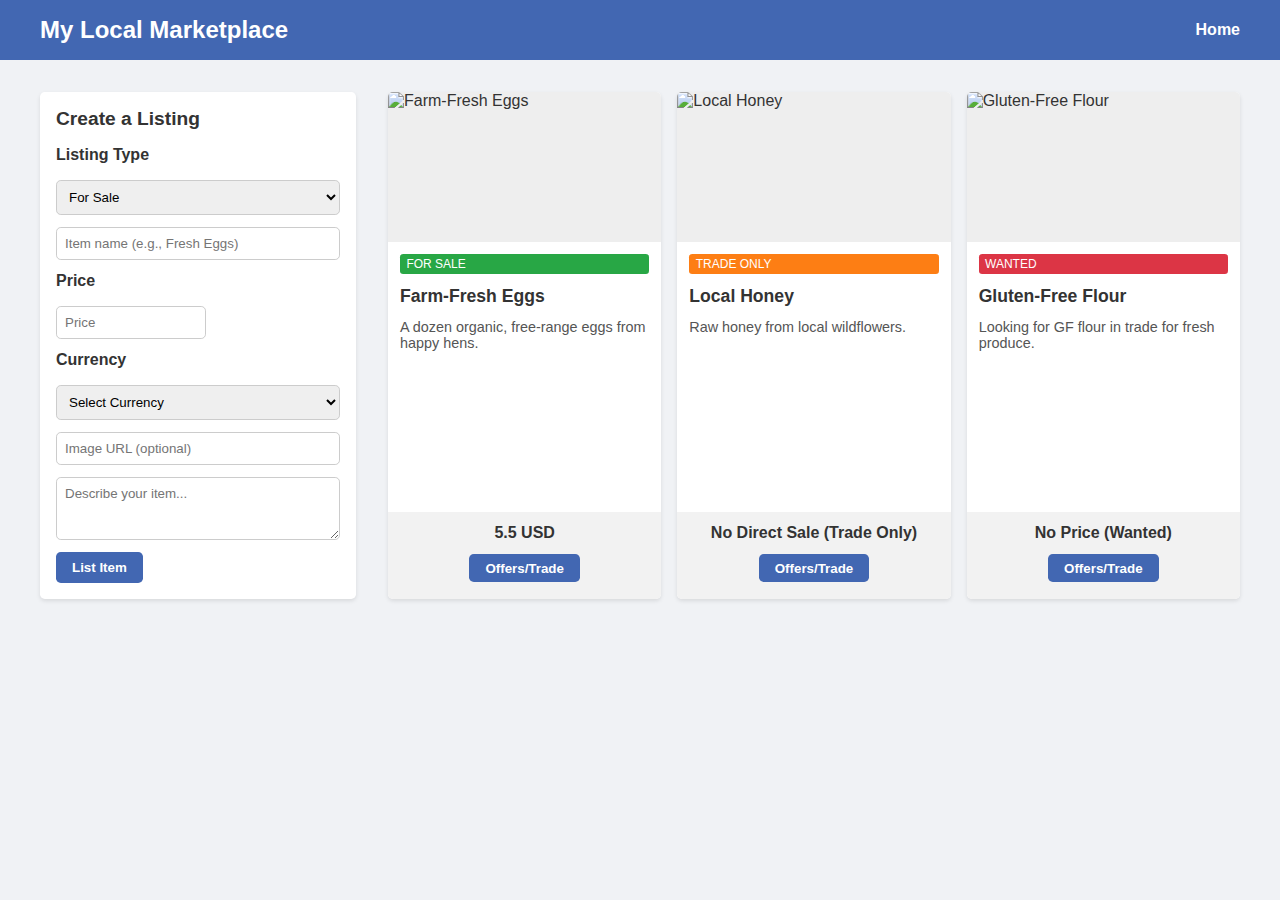
==== commit bb45d951: "Update index.html" ====
--- a/index.html
+++ b/index.html
@@ -2,7 +2,7 @@
 <html lang="en">
 <head>
   <meta charset="UTF-8" />
-  <title>Welcome to My Local Marketplace</title>
+  <title>Marketplace - My Local Marketplace</title>
   <style>
     /* Basic reset & global styles */
     * {
@@ -31,57 +31,277 @@
       font-size: 1.5rem;
       cursor: pointer;
     }
-    .navbar .auth-buttons button {
+    .navbar .nav-links a {
+      color: #fff;
+      margin-left: 1rem;
+      text-decoration: none;
+      font-weight: bold;
+    }
+    .navbar .nav-links a:hover {
+      text-decoration: underline;
+    }
+
+    main {
+      display: flex;
+      max-width: 1200px;
+      margin: 2rem auto;
+      gap: 2rem;
+    }
+
+    /* Sidebar (left) for creating listings */
+    .sidebar {
+      flex: 1;
       background: #fff;
-      color: #4267b2;
+      padding: 1rem;
+      border-radius: 0.3rem;
+      box-shadow: 0 2px 4px rgba(0,0,0,0.1);
+      max-height: fit-content;
+    }
+    .sidebar h2 {
+      margin-bottom: 1rem;
+      font-size: 1.2rem;
+      color: #333;
+    }
+    .sidebar form {
+      display: flex;
+      flex-direction: column;
+      gap: 0.75rem;
+    }
+    .sidebar label {
+      margin-bottom: 0.25rem;
+      font-weight: bold;
+    }
+    .sidebar input,
+    .sidebar textarea,
+    .sidebar select {
+      width: 100%;
+      padding: 0.5rem;
+      border: 1px solid #ccc;
+      border-radius: 0.3rem;
+    }
+    .sidebar input[type="number"] {
+      max-width: 150px;
+    }
+    .sidebar button {
+      background: #4267b2;
+      color: #fff;
+      font-weight: bold;
       border: none;
       padding: 0.5rem 1rem;
+      cursor: pointer;
+      border-radius: 0.3rem;
+      align-self: flex-start;
+    }
+    .sidebar button:hover {
+      background: #36549c;
+    }
+
+    /* Marketplace grid on the right */
+    .marketplace {
+      flex: 3;
+      display: grid;
+      grid-template-columns: repeat(auto-fill, minmax(220px, 1fr));
+      gap: 1rem;
+    }
+    .card {
+      background: #fff;
+      border-radius: 0.3rem;
+      box-shadow: 0 2px 4px rgba(0,0,0,0.1);
+      overflow: hidden;
+      display: flex;
+      flex-direction: column;
+      position: relative;
+    }
+    .card img {
+      width: 100%;
+      height: 150px;
+      object-fit: cover;
+      background: #eee; /* fallback if no image */
+    }
+    .card .content {
+      padding: 0.75rem;
+      display: flex;
+      flex-direction: column;
+      gap: 0.5rem;
+    }
+    .card .content .listing-type {
+      display: inline-block;
+      padding: 0.2rem 0.4rem;
+      border-radius: 0.2rem;
+      font-size: 0.75rem;
+      margin-bottom: 0.25rem;
+      color: #fff;
+    }
+    .listing-type.sale {
+      background: #28a745; /* green for sale */
+    }
+    .listing-type.wanted {
+      background: #dc3545; /* red for wanted */
+    }
+    .listing-type.tradeonly {
+      background: #fd7e14; /* orange for trade only */
+    }
+    .card .content h3 {
+      font-size: 1.1rem;
+      margin-bottom: 0.25rem;
+    }
+    .card .content p {
+      font-size: 0.9rem;
+      color: #555;
+    }
+    .card .footer {
+      margin-top: auto;
+      padding: 0.75rem;
+      background: #f2f2f2;
+      text-align: center;
+    }
+    .card .footer .price {
       font-weight: bold;
+      color: #333;
+      margin-bottom: 0.5rem;
+    }
+    .card .footer button {
+      background: #4267b2;
+      color: #fff;
+      font-weight: bold;
+      border: none;
+      padding: 0.4rem 1rem;
       cursor: pointer;
       border-radius: 0.3rem;
-      margin-left: 0.5rem;
-    }
-    .navbar .auth-buttons button:hover {
-      background: #ddd;
-    }
-
-    /* Hero / Landing Section */
-    .hero {
-      max-width: 1200px;
-      margin: 2rem auto;
+      margin: 0.3rem;
+    }
+    .card .footer button:hover {
+      background: #36549c;
+    }
+
+    /* Modal for trade offers */
+    .modal {
+      position: fixed;
+      top: 0; left: 0; 
+      width: 100%;
+      height: 100%;
+      background: rgba(0,0,0,0.5);
+      display: flex;
+      align-items: center;
+      justify-content: center;
+      opacity: 0;
+      pointer-events: none;
+      transition: opacity 0.3s ease;
+      z-index: 999;
+    }
+    .modal.active {
+      opacity: 1;
+      pointer-events: auto;
+    }
+    .modal-content {
+      background: #fff;
       padding: 1rem;
-      text-align: center;
-    }
-    .hero h2 {
-      font-size: 2rem;
+      border-radius: 0.3rem;
+      max-width: 600px;
+      width: 90%;
+      max-height: 90vh;
+      overflow-y: auto;
+    }
+    .modal-header, .modal-body, .modal-footer {
       margin-bottom: 1rem;
+    }
+    .modal-header h2 {
+      margin-bottom: 0.5rem;
+    }
+    .close-btn {
+      float: right;
+      background: none;
+      border: none;
+      font-size: 1.2rem;
+      cursor: pointer;
+      color: #999;
+    }
+    .close-btn:hover {
       color: #333;
     }
-    .hero p {
-      font-size: 1rem;
-      margin-bottom: 1rem;
-      color: #555;
-    }
-    .hero .cta-button {
+    .offers-list {
+      background: #fafafa;
+      border: 1px solid #ccc;
+      border-radius: 0.3rem;
+      padding: 0.5rem;
+      margin: 0.5rem 0;
+    }
+    .offer-item {
+      padding: 0.5rem;
+      border-bottom: 1px solid #ddd;
+    }
+    .offer-item:last-child {
+      border-bottom: none;
+    }
+    .offer-item p {
+      margin-bottom: 0.2rem;
+    }
+    .offer-item .btn-accept,
+    .offer-item .btn-decline {
+      padding: 0.3rem 0.6rem;
+      margin-right: 0.3rem;
+      cursor: pointer;
+      border: none;
+      border-radius: 0.2rem;
+      color: #fff;
+    }
+    .offer-item .btn-accept {
+      background: #28a745;
+    }
+    .offer-item .btn-decline {
+      background: #dc3545;
+    }
+    .offer-item .btn-chat {
+      background: #6c757d;
+      padding: 0.3rem 0.6rem;
+      border-radius: 0.2rem;
+      margin-left: 0.3rem;
+      cursor: pointer;
+      border: none;
+      color: #fff;
+    }
+    .chat-container {
+      margin-top: 0.5rem;
+      background: #fff;
+      border: 1px solid #ccc;
+      padding: 0.5rem;
+      border-radius: 0.3rem;
+      max-height: 150px;
+      overflow-y: auto;
+    }
+    .chat-message {
+      margin-bottom: 0.5rem;
+    }
+    .chat-message strong {
+      margin-right: 0.3rem;
+    }
+    .trade-offer-form {
+      display: flex;
+      flex-direction: column;
+      gap: 0.5rem;
+    }
+    .trade-offer-form input,
+    .trade-offer-form textarea {
+      width: 100%;
+      padding: 0.5rem;
+      border: 1px solid #ccc;
+      border-radius: 0.3rem;
+    }
+    .trade-offer-form button {
+      align-self: flex-start;
       background: #4267b2;
       color: #fff;
       border: none;
-      padding: 0.7rem 1.2rem;
-      font-size: 1rem;
+      padding: 0.5rem 1rem;
+      border-radius: 0.3rem;
       font-weight: bold;
-      border-radius: 0.3rem;
       cursor: pointer;
     }
-    .hero .cta-button:hover {
+    .trade-offer-form button:hover {
       background: #36549c;
     }
-
-    footer {
-      max-width: 1200px;
-      margin: 2rem auto;
-      text-align: center;
-      color: #666;
-      font-size: 0.9rem;
+    .label-hidden {
+      display: none;
     }
   </style>
 </head>
@@ -91,28 +311,428 @@
   <header>
     <div class="navbar">
       <h1>My Local Marketplace</h1>
-      <div class="auth-buttons">
-        <!-- Example placeholders for login/signup (non-functional in this static site) -->
-        <button>Log In</button>
-        <button>Sign Up</button>
+      <div class="nav-links">
+        <!-- Link back to landing page (index.html) -->
+        <a href="index.html">Home</a>
       </div>
     </div>
   </header>
 
-  <!-- Hero / Landing Section -->
-  <section class="hero">
-    <h2>Buy, Sell & Trade Locally</h2>
-    <p>Discover fresh produce, homemade goods, or offer your own unique items. Connect directly with the community for easy trades or secure crypto payments.</p>
-    <!-- Button linking to the actual marketplace page -->
-    <button class="cta-button" onclick="location.href='marketplace.html'">
-      Explore the Marketplace
-    </button>
-  </section>
-
-  <!-- Footer -->
-  <footer>
-    <p>&copy; 2023 My Local Marketplace</p>
-  </footer>
-
+  <!-- Main Content -->
+  <main>
+    <!-- Left Sidebar: Listing Form -->
+    <div class="sidebar">
+      <h2>Create a Listing</h2>
+      <form id="listItemForm">
+        <label for="listingType">Listing Type</label>
+        <select id="listingType" required>
+          <option value="sale">For Sale</option>
+          <option value="wanted">Wanted</option>
+          <option value="tradeOnly">Trade Only</option>
+        </select>
+
+        <input type="text" id="itemName" placeholder="Item name (e.g., Fresh Eggs)" required />
+
+        <!-- Price & Currency (only if listingType is "sale") -->
+        <label id="priceLabel" for="itemPrice">Price</label>
+        <input type="number" step="0.00000001" min="0" id="itemPrice" placeholder="Price" required />
+
+        <label id="currencyLabel" for="itemCurrency">Currency</label>
+        <select id="itemCurrency" required>
+          <option value="" disabled selected hidden>Select Currency</option>
+          <option value="USD">USD</option>
+          <option value="BTC">BTC</option>
+          <option value="ETH">ETH</option>
+          <option value="USDT">USDT</option>
+          <option value="USDC">USDC</option>
+        </select>
+
+        <input type="text" id="itemImage" placeholder="Image URL (optional)" />
+        <textarea id="itemDesc" rows="3" placeholder="Describe your item..."></textarea>
+
+        <button type="submit">List Item</button>
+      </form>
+    </div>
+
+    <!-- Marketplace Grid (right side) -->
+    <div class="marketplace" id="marketplaceGrid">
+      <!-- Cards rendered by JavaScript -->
+    </div>
+  </main>
+
+  <!-- Modal for viewing & making trade offers -->
+  <div class="modal" id="tradeOffersModal">
+    <div class="modal-content">
+      <div class="modal-header">
+        <button class="close-btn" id="closeModalBtn">&times;</button>
+        <h2 id="modalItemTitle">Trade Offers</h2>
+      </div>
+      <div class="modal-body">
+        <div id="offersList" class="offers-list"></div>
+        <div class="trade-offer-form">
+          <h4>Make a Trade Offer</h4>
+          <input type="text" id="offerTitle" placeholder="What are you offering?" />
+          <textarea id="offerDetails" rows="2" placeholder="Describe your offer..."></textarea>
+          <button id="submitOfferBtn">Submit Offer</button>
+        </div>
+      </div>
+      <div class="modal-footer"></div>
+    </div>
+  </div>
+
+  <script>
+    /***********************************************************
+     * In-Memory Data
+     ***********************************************************/
+    // Example initial items
+    const initialItems = [
+      {
+        id: 1,
+        name: "Farm-Fresh Eggs",
+        price: 5.50,
+        currency: "USD",
+        desc: "A dozen organic, free-range eggs from happy hens.",
+        image: "https://images.unsplash.com/photo-1615475192235-419dd2f7ab63",
+        listingType: "sale"
+      },
+      {
+        id: 2,
+        name: "Local Honey",
+        price: 0.0003,
+        currency: "BTC",
+        desc: "Raw honey from local wildflowers.",
+        image: "https://images.unsplash.com/photo-1556228724-1e3d4d7d36f2",
+        listingType: "tradeOnly"
+      },
+      {
+        id: 3,
+        name: "Gluten-Free Flour",
+        price: null,
+        currency: "",
+        desc: "Looking for GF flour in trade for fresh produce.",
+        image: "",
+        listingType: "wanted"
+      }
+    ];
+
+    // tradeOffers[itemId] -> array of offers:
+    // each offer: { itemId, offerId, title, details, status, chat: [ {sender, message} ] }
+    let tradeOffers = {
+      1: [],
+      2: [],
+      3: []
+    };
+
+    /***********************************************************
+     * DOM Elements
+     ***********************************************************/
+    const marketplaceGrid = document.getElementById("marketplaceGrid");
+    const listItemForm = document.getElementById("listItemForm");
+    const listingTypeSelect = document.getElementById("listingType");
+    const priceLabel = document.getElementById("priceLabel");
+    const itemPriceInput = document.getElementById("itemPrice");
+    const currencyLabel = document.getElementById("currencyLabel");
+    const itemCurrencySelect = document.getElementById("itemCurrency");
+    const itemNameInput = document.getElementById("itemName");
+    const itemImageInput = document.getElementById("itemImage");
+    const itemDescInput = document.getElementById("itemDesc");
+
+    // Modal elements
+    const tradeOffersModal = document.getElementById("tradeOffersModal");
+    const closeModalBtn = document.getElementById("closeModalBtn");
+    const modalItemTitle = document.getElementById("modalItemTitle");
+    const offersList = document.getElementById("offersList");
+    const offerTitleInput = document.getElementById("offerTitle");
+    const offerDetailsInput = document.getElementById("offerDetails");
+    const submitOfferBtn = document.getElementById("submitOfferBtn");
+
+    /***********************************************************
+     * Toggle Price & Currency Fields Based on Listing Type
+     ***********************************************************/
+    function updatePriceCurrencyVisibility() {
+      const listingType = listingTypeSelect.value;
+      if (listingType === "sale") {
+        priceLabel.classList.remove("label-hidden");
+        itemPriceInput.classList.remove("label-hidden");
+        currencyLabel.classList.remove("label-hidden");
+        itemCurrencySelect.classList.remove("label-hidden");
+        itemPriceInput.required = true;
+        itemCurrencySelect.required = true;
+      } else {
+        // Hide these fields for "wanted" or "tradeOnly"
+        priceLabel.classList.add("label-hidden");
+        itemPriceInput.classList.add("label-hidden");
+        currencyLabel.classList.add("label-hidden");
+        itemCurrencySelect.classList.add("label-hidden");
+        itemPriceInput.required = false;
+        itemCurrencySelect.required = false;
+      }
+    }
+    listingTypeSelect.addEventListener("change", updatePriceCurrencyVisibility);
+    updatePriceCurrencyVisibility(); // run on page load
+
+    /***********************************************************
+     * Render the Marketplace
+     ***********************************************************/
+    function renderMarketplace(items) {
+      marketplaceGrid.innerHTML = "";
+      items.forEach(item => {
+        const card = document.createElement("div");
+        card.classList.add("card");
+
+        const imgSrc = item.image 
+          ? item.image 
+          : "https://via.placeholder.com/220x150?text=No+Image";
+
+        const listingLabel = document.createElement("span");
+        listingLabel.classList.add("listing-type");
+        if (item.listingType === "sale") {
+          listingLabel.classList.add("sale");
+          listingLabel.textContent = "FOR SALE";
+        } else if (item.listingType === "wanted") {
+          listingLabel.classList.add("wanted");
+          listingLabel.textContent = "WANTED";
+        } else if (item.listingType === "tradeOnly") {
+          listingLabel.classList.add("tradeonly");
+          listingLabel.textContent = "TRADE ONLY";
+        }
+
+        let priceDisplay = "";
+        if (item.listingType === "sale") {
+          const priceFormatted = parseFloat(item.price).toFixed(8).replace(/\.?0+$/,"");
+          priceDisplay = `${priceFormatted} ${item.currency}`;
+        } else if (item.listingType === "wanted") {
+          priceDisplay = "No Price (Wanted)";
+        } else if (item.listingType === "tradeOnly") {
+          priceDisplay = "No Direct Sale (Trade Only)";
+        }
+
+        card.innerHTML = `
+          <img src="${imgSrc}" alt="${item.name}" />
+          <div class="content">
+            ${listingLabel.outerHTML}
+            <h3>${item.name}</h3>
+            <p>${item.desc || ""}</p>
+          </div>
+          <div class="footer">
+            <div class="price">${priceDisplay}</div>
+            <button class="btn-trade">Offers/Trade</button>
+          </div>
+        `;
+
+        // "Offers/Trade" button: open the trade offers modal
+        const tradeBtn = card.querySelector(".btn-trade");
+        tradeBtn.addEventListener("click", () => {
+          openTradeOffersModal(item.id);
+        });
+
+        marketplaceGrid.appendChild(card);
+      });
+    }
+
+    // Initial render of the marketplace
+    renderMarketplace(initialItems);
+
+    /***********************************************************
+     * Add New Listings
+     ***********************************************************/
+    listItemForm.addEventListener("submit", function(event) {
+      event.preventDefault();
+
+      const listingType = listingTypeSelect.value;
+      const newId = Date.now(); // unique ID
+      let priceVal = null;
+      let currVal = "";
+
+      if (listingType === "sale") {
+        priceVal = parseFloat(itemPriceInput.value.trim());
+        currVal = itemCurrencySelect.value;
+        if (!priceVal || isNaN(priceVal) || !currVal) {
+          alert("Please specify a valid price and currency for a 'For Sale' listing.");
+          return;
+        }
+      }
+
+      const newItem = {
+        id: newId,
+        name: itemNameInput.value.trim(),
+        price: priceVal,
+        currency: currVal,
+        desc: itemDescInput.value.trim(),
+        image: itemImageInput.value.trim(),
+        listingType
+      };
+
+      if (!newItem.name) {
+        alert("Please enter an item name.");
+        return;
+      }
+
+      // Add the new item
+      initialItems.push(newItem);
+      tradeOffers[newId] = []; // empty array for new trade offers
+
+      // Refresh marketplace
+      renderMarketplace(initialItems);
+
+      // Clear the form
+      listItemForm.reset();
+      updatePriceCurrencyVisibility();
+    });
+
+    /***********************************************************
+     * Trade Offers Modal
+     ***********************************************************/
+    let currentItemId = null;
+
+    function openTradeOffersModal(itemId) {
+      currentItemId = itemId;
+      const item = initialItems.find(i => i.id === itemId);
+      modalItemTitle.textContent = `Offers for "${item.name}"`;
+      renderTradeOffers(itemId);
+      tradeOffersModal.classList.add("active");
+    }
+
+    function closeModal() {
+      tradeOffersModal.classList.remove("active");
+      currentItemId = null;
+      offerTitleInput.value = "";
+      offerDetailsInput.value = "";
+    }
+    closeModalBtn.addEventListener("click", closeModal);
+
+    /***********************************************************
+     * Rendering & Handling Trade Offers
+     ***********************************************************/
+    function renderTradeOffers(itemId) {
+      offersList.innerHTML = "";
+      const offers = tradeOffers[itemId] || [];
+
+      if (offers.length === 0) {
+        const noOffers = document.createElement("div");
+        noOffers.textContent = "No trade offers yet.";
+        offersList.appendChild(noOffers);
+      } else {
+        offers.forEach(off => {
+          const offerDiv = document.createElement("div");
+          offerDiv.classList.add("offer-item");
+
+          offerDiv.innerHTML = `
+            <p><strong>Offer:</strong> ${off.title}</p>
+            <p>${off.details}</p>
+            <p><em>Status:</em> ${off.status}</p>
+            <button class="btn-accept">Accept</button>
+            <button class="btn-decline">Decline</button>
+            <button class="btn-chat">Chat</button>
+          `;
+
+          const acceptBtn = offerDiv.querySelector(".btn-accept");
+          const declineBtn = offerDiv.querySelector(".btn-decline");
+          const chatBtn = offerDiv.querySelector(".btn-chat");
+
+          acceptBtn.addEventListener("click", () => {
+            off.status = "Accepted";
+            renderTradeOffers(itemId);
+            alert("You accepted this offer!");
+          });
+
+          declineBtn.addEventListener("click", () => {
+            off.status = "Declined";
+            renderTradeOffers(itemId);
+            alert("You declined this offer!");
+          });
+
+          // Chat area
+          const chatContainer = document.createElement("div");
+          chatContainer.classList.add("chat-container");
+
+          function renderChat() {
+            chatContainer.innerHTML = "";
+            off.chat.forEach(msg => {
+              const msgDiv = document.createElement("div");
+              msgDiv.classList.add("chat-message");
+              msgDiv.innerHTML = `<strong>${msg.sender}:</strong> ${msg.message}`;
+              chatContainer.appendChild(msgDiv);
+            });
+          }
+
+          // Chat input
+          const chatInputWrapper = document.createElement("div");
+          chatInputWrapper.style.marginTop = "0.5rem";
+          chatInputWrapper.innerHTML = `
+            <input type="text" style="width:70%" placeholder="Type your message..." />
+            <button style="width:25%">Send</button>
+          `;
+          const [chatInput, chatSendBtn] = chatInputWrapper.querySelectorAll("input, button");
+
+          chatSendBtn.addEventListener("click", () => {
+            const text = chatInput.value.trim();
+            if (text) {
+              off.chat.push({
+                sender: "You",
+                message: text
+              });
+              renderChat();
+              chatInput.value = "";
+            }
+          });
+
+          // Toggle chat on/off
+          let chatVisible = false;
+          chatBtn.addEventListener("click", () => {
+            chatVisible = !chatVisible;
+            if (chatVisible) {
+              renderChat();
+              offerDiv.appendChild(chatContainer);
+              offerDiv.appendChild(chatInputWrapper);
+            } else {
+              if (offerDiv.contains(chatContainer)) {
+                offerDiv.removeChild(chatContainer);
+                offerDiv.removeChild(chatInputWrapper);
+              }
+            }
+          });
+
+          offerDiv.appendChild(document.createElement("hr")); // small divider
+          offersList.appendChild(offerDiv);
+        });
+      }
+    }
+
+    // Submitting a new trade offer
+    submitOfferBtn.addEventListener("click", () => {
+      if (!currentItemId) return;
+      const title = offerTitleInput.value.trim();
+      const details = offerDetailsInput.value.trim();
+
+      if (!title) {
+        alert("Please enter what you’re offering.");
+        return;
+      }
+
+      const newOffer = {
+        itemId: currentItemId,
+        offerId: Date.now(),
+        title,
+        details,
+        status: "Pending",
+        chat: [] // chat messages stored here
+      };
+
+      tradeOffers[currentItemId].push(newOffer);
+      renderTradeOffers(currentItemId);
+
+      offerTitleInput.value = "";
+      offerDetailsInput.value = "";
+      alert("Your trade offer was submitted!");
+    });
+
+    // Initialize chat arrays for existing data
+    Object.keys(tradeOffers).forEach(itemId => {
+      tradeOffers[itemId].forEach(off => {
+        off.chat = off.chat || [];
+      });
+    });
+  </script>
 </body>
 </html>
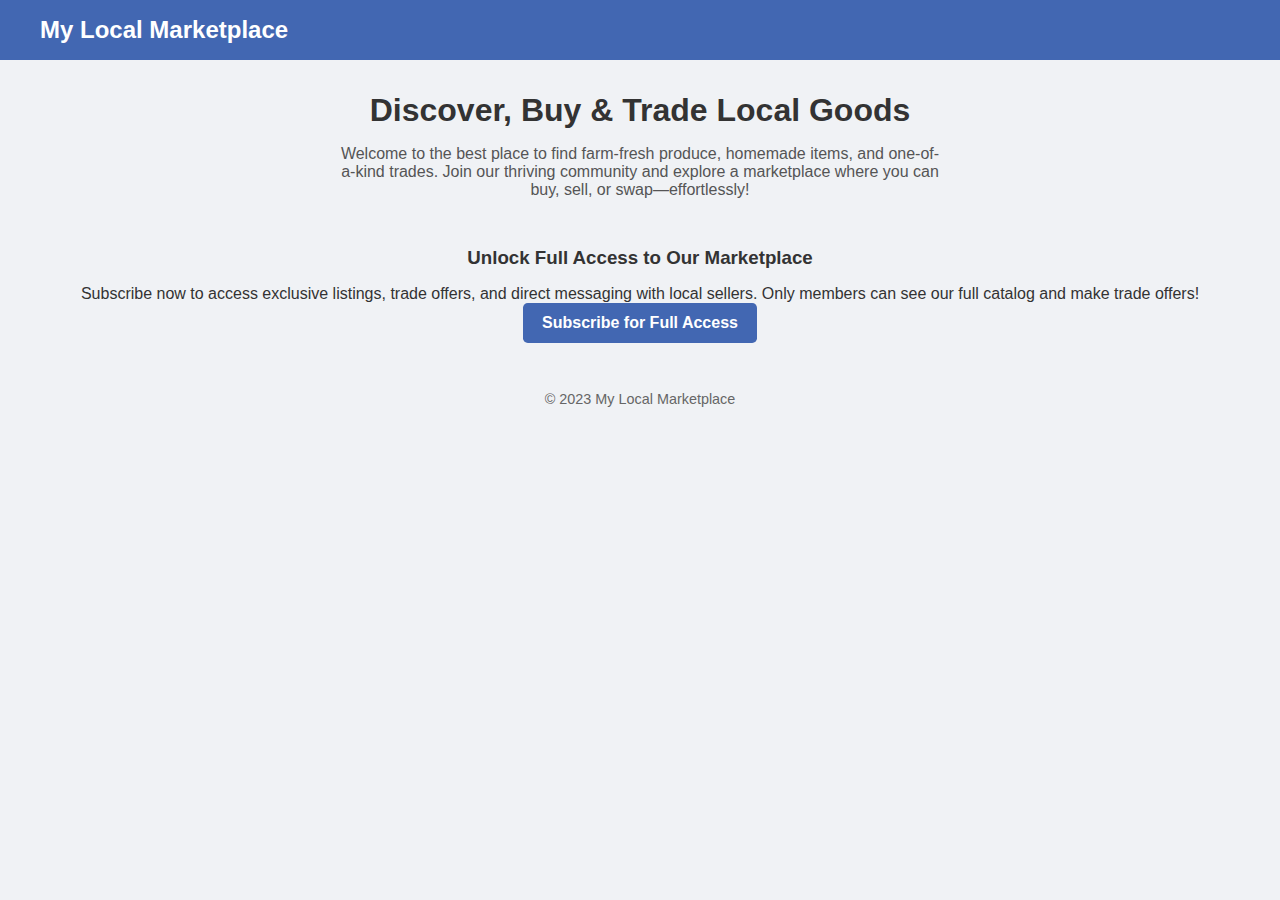
==== commit 8517d2f7: "Update index.html" ====
--- a/index.html
+++ b/index.html
@@ -2,737 +2,120 @@
 <html lang="en">
 <head>
   <meta charset="UTF-8" />
-  <title>Marketplace - My Local Marketplace</title>
+  <title>My Local Marketplace - Landing</title>
   <style>
     /* Basic reset & global styles */
     * {
       margin: 0;
       padding: 0;
       box-sizing: border-box;
-      font-family: Arial, sans-serif;
     }
     body {
+      font-family: Arial, sans-serif;
       background: #f0f2f5;
       color: #333;
     }
     header {
-      background: #4267b2; /* A Facebook-like blue */
+      background: #4267b2;
       color: #fff;
       padding: 1rem;
     }
     .navbar {
+      max-width: 1200px;
+      margin: 0 auto;
       display: flex;
       align-items: center;
       justify-content: space-between;
-      max-width: 1200px;
-      margin: 0 auto;
     }
     .navbar h1 {
       font-size: 1.5rem;
       cursor: pointer;
     }
-    .navbar .nav-links a {
-      color: #fff;
-      margin-left: 1rem;
-      text-decoration: none;
-      font-weight: bold;
-    }
-    .navbar .nav-links a:hover {
-      text-decoration: underline;
-    }
-
-    main {
-      display: flex;
+    .hero {
       max-width: 1200px;
       margin: 2rem auto;
-      gap: 2rem;
+      text-align: center;
     }
-
-    /* Sidebar (left) for creating listings */
-    .sidebar {
-      flex: 1;
-      background: #fff;
-      padding: 1rem;
-      border-radius: 0.3rem;
-      box-shadow: 0 2px 4px rgba(0,0,0,0.1);
-      max-height: fit-content;
-    }
-    .sidebar h2 {
+    .hero h2 {
+      font-size: 2rem;
       margin-bottom: 1rem;
-      font-size: 1.2rem;
       color: #333;
     }
-    .sidebar form {
-      display: flex;
-      flex-direction: column;
-      gap: 0.75rem;
+    .hero p {
+      font-size: 1rem;
+      margin-bottom: 2rem;
+      color: #555;
+      max-width: 600px;
+      margin-left: auto;
+      margin-right: auto;
     }
-    .sidebar label {
-      margin-bottom: 0.25rem;
-      font-weight: bold;
-    }
-    .sidebar input,
-    .sidebar textarea,
-    .sidebar select {
-      width: 100%;
-      padding: 0.5rem;
-      border: 1px solid #ccc;
-      border-radius: 0.3rem;
-    }
-    .sidebar input[type="number"] {
-      max-width: 150px;
-    }
-    .sidebar button {
-      background: #4267b2;
-      color: #fff;
-      font-weight: bold;
-      border: none;
-      padding: 0.5rem 1rem;
-      cursor: pointer;
-      border-radius: 0.3rem;
-      align-self: flex-start;
-    }
-    .sidebar button:hover {
-      background: #36549c;
-    }
-
-    /* Marketplace grid on the right */
-    .marketplace {
-      flex: 3;
-      display: grid;
-      grid-template-columns: repeat(auto-fill, minmax(220px, 1fr));
-      gap: 1rem;
-    }
-    .card {
-      background: #fff;
-      border-radius: 0.3rem;
-      box-shadow: 0 2px 4px rgba(0,0,0,0.1);
-      overflow: hidden;
-      display: flex;
-      flex-direction: column;
-      position: relative;
-    }
-    .card img {
-      width: 100%;
-      height: 150px;
-      object-fit: cover;
-      background: #eee; /* fallback if no image */
-    }
-    .card .content {
-      padding: 0.75rem;
-      display: flex;
-      flex-direction: column;
-      gap: 0.5rem;
-    }
-    .card .content .listing-type {
-      display: inline-block;
-      padding: 0.2rem 0.4rem;
-      border-radius: 0.2rem;
-      font-size: 0.75rem;
-      margin-bottom: 0.25rem;
-      color: #fff;
-    }
-    .listing-type.sale {
-      background: #28a745; /* green for sale */
-    }
-    .listing-type.wanted {
-      background: #dc3545; /* red for wanted */
-    }
-    .listing-type.tradeonly {
-      background: #fd7e14; /* orange for trade only */
-    }
-    .card .content h3 {
-      font-size: 1.1rem;
-      margin-bottom: 0.25rem;
-    }
-    .card .content p {
-      font-size: 0.9rem;
-      color: #555;
-    }
-    .card .footer {
-      margin-top: auto;
-      padding: 0.75rem;
-      background: #f2f2f2;
-      text-align: center;
-    }
-    .card .footer .price {
-      font-weight: bold;
-      color: #333;
-      margin-bottom: 0.5rem;
-    }
-    .card .footer button {
-      background: #4267b2;
-      color: #fff;
-      font-weight: bold;
-      border: none;
-      padding: 0.4rem 1rem;
-      cursor: pointer;
-      border-radius: 0.3rem;
-      margin: 0.3rem;
-    }
-    .card .footer button:hover {
-      background: #36549c;
-    }
-
-    /* Modal for trade offers */
-    .modal {
-      position: fixed;
-      top: 0; left: 0; 
-      width: 100%;
-      height: 100%;
-      background: rgba(0,0,0,0.5);
-      display: flex;
-      align-items: center;
-      justify-content: center;
-      opacity: 0;
-      pointer-events: none;
-      transition: opacity 0.3s ease;
-      z-index: 999;
-    }
-    .modal.active {
-      opacity: 1;
-      pointer-events: auto;
-    }
-    .modal-content {
-      background: #fff;
-      padding: 1rem;
-      border-radius: 0.3rem;
-      max-width: 600px;
-      width: 90%;
-      max-height: 90vh;
-      overflow-y: auto;
-    }
-    .modal-header, .modal-body, .modal-footer {
-      margin-bottom: 1rem;
-    }
-    .modal-header h2 {
-      margin-bottom: 0.5rem;
-    }
-    .close-btn {
-      float: right;
-      background: none;
-      border: none;
-      font-size: 1.2rem;
-      cursor: pointer;
-      color: #999;
-    }
-    .close-btn:hover {
-      color: #333;
-    }
-    .offers-list {
-      background: #fafafa;
-      border: 1px solid #ccc;
-      border-radius: 0.3rem;
-      padding: 0.5rem;
-      margin: 0.5rem 0;
-    }
-    .offer-item {
-      padding: 0.5rem;
-      border-bottom: 1px solid #ddd;
-    }
-    .offer-item:last-child {
-      border-bottom: none;
-    }
-    .offer-item p {
-      margin-bottom: 0.2rem;
-    }
-    .offer-item .btn-accept,
-    .offer-item .btn-decline {
-      padding: 0.3rem 0.6rem;
-      margin-right: 0.3rem;
-      cursor: pointer;
-      border: none;
-      border-radius: 0.2rem;
-      color: #fff;
-    }
-    .offer-item .btn-accept {
-      background: #28a745;
-    }
-    .offer-item .btn-decline {
-      background: #dc3545;
-    }
-    .offer-item .btn-chat {
-      background: #6c757d;
-      padding: 0.3rem 0.6rem;
-      border-radius: 0.2rem;
-      margin-left: 0.3rem;
-      cursor: pointer;
-      border: none;
-      color: #fff;
-    }
-    .chat-container {
-      margin-top: 0.5rem;
-      background: #fff;
-      border: 1px solid #ccc;
-      padding: 0.5rem;
-      border-radius: 0.3rem;
-      max-height: 150px;
-      overflow-y: auto;
-    }
-    .chat-message {
-      margin-bottom: 0.5rem;
-    }
-    .chat-message strong {
-      margin-right: 0.3rem;
-    }
-    .trade-offer-form {
-      display: flex;
-      flex-direction: column;
-      gap: 0.5rem;
-    }
-    .trade-offer-form input,
-    .trade-offer-form textarea {
-      width: 100%;
-      padding: 0.5rem;
-      border: 1px solid #ccc;
-      border-radius: 0.3rem;
-    }
-    .trade-offer-form button {
-      align-self: flex-start;
+    .cta-button, .paywall-button {
       background: #4267b2;
       color: #fff;
       border: none;
-      padding: 0.5rem 1rem;
+      padding: 0.7rem 1.2rem;
+      font-size: 1rem;
+      font-weight: bold;
       border-radius: 0.3rem;
-      font-weight: bold;
       cursor: pointer;
+      transition: background 0.3s;
     }
-    .trade-offer-form button:hover {
+    .cta-button:hover, .paywall-button:hover {
       background: #36549c;
     }
-    .label-hidden {
-      display: none;
+    .subscribe-section {
+      margin: 3rem auto;
+      text-align: center;
+    }
+    .subscribe-section h3 {
+      margin-bottom: 1rem;
+    }
+    footer {
+      max-width: 1200px;
+      margin: 2rem auto;
+      text-align: center;
+      color: #666;
+      font-size: 0.9rem;
     }
   </style>
 </head>
 <body>
 
-  <!-- Header / Navbar -->
+  <!-- Header / Nav -->
   <header>
     <div class="navbar">
       <h1>My Local Marketplace</h1>
-      <div class="nav-links">
-        <!-- Link back to landing page (index.html) -->
-        <a href="index.html">Home</a>
-      </div>
     </div>
   </header>
 
-  <!-- Main Content -->
-  <main>
-    <!-- Left Sidebar: Listing Form -->
-    <div class="sidebar">
-      <h2>Create a Listing</h2>
-      <form id="listItemForm">
-        <label for="listingType">Listing Type</label>
-        <select id="listingType" required>
-          <option value="sale">For Sale</option>
-          <option value="wanted">Wanted</option>
-          <option value="tradeOnly">Trade Only</option>
-        </select>
+  <!-- Hero Section -->
+  <section class="hero">
+    <h2>Discover, Buy & Trade Local Goods</h2>
+    <p>Welcome to the best place to find farm-fresh produce, homemade items, and one-of-a-kind trades. Join our thriving community and explore a marketplace where you can buy, sell, or swap—effortlessly!</p>
+  </section>
 
-        <input type="text" id="itemName" placeholder="Item name (e.g., Fresh Eggs)" required />
+  <!-- Subscription / Paywall Section -->
+  <section class="subscribe-section">
+    <h3>Unlock Full Access to Our Marketplace</h3>
+    <p>Subscribe now to access exclusive listings, trade offers, and direct messaging with local sellers. Only members can see our full catalog and make trade offers!</p>
+    <!-- Simulated Paywall Button -->
+    <button class="paywall-button" onclick="simulatePayment()">
+      Subscribe for Full Access
+    </button>
+  </section>
 
-        <!-- Price & Currency (only if listingType is "sale") -->
-        <label id="priceLabel" for="itemPrice">Price</label>
-        <input type="number" step="0.00000001" min="0" id="itemPrice" placeholder="Price" required />
-
-        <label id="currencyLabel" for="itemCurrency">Currency</label>
-        <select id="itemCurrency" required>
-          <option value="" disabled selected hidden>Select Currency</option>
-          <option value="USD">USD</option>
-          <option value="BTC">BTC</option>
-          <option value="ETH">ETH</option>
-          <option value="USDT">USDT</option>
-          <option value="USDC">USDC</option>
-        </select>
-
-        <input type="text" id="itemImage" placeholder="Image URL (optional)" />
-        <textarea id="itemDesc" rows="3" placeholder="Describe your item..."></textarea>
-
-        <button type="submit">List Item</button>
-      </form>
-    </div>
-
-    <!-- Marketplace Grid (right side) -->
-    <div class="marketplace" id="marketplaceGrid">
-      <!-- Cards rendered by JavaScript -->
-    </div>
-  </main>
-
-  <!-- Modal for viewing & making trade offers -->
-  <div class="modal" id="tradeOffersModal">
-    <div class="modal-content">
-      <div class="modal-header">
-        <button class="close-btn" id="closeModalBtn">&times;</button>
-        <h2 id="modalItemTitle">Trade Offers</h2>
-      </div>
-      <div class="modal-body">
-        <div id="offersList" class="offers-list"></div>
-        <div class="trade-offer-form">
-          <h4>Make a Trade Offer</h4>
-          <input type="text" id="offerTitle" placeholder="What are you offering?" />
-          <textarea id="offerDetails" rows="2" placeholder="Describe your offer..."></textarea>
-          <button id="submitOfferBtn">Submit Offer</button>
-        </div>
-      </div>
-      <div class="modal-footer"></div>
-    </div>
-  </div>
+  <footer>
+    <p>&copy; 2023 My Local Marketplace</p>
+  </footer>
 
   <script>
-    /***********************************************************
-     * In-Memory Data
-     ***********************************************************/
-    // Example initial items
-    const initialItems = [
-      {
-        id: 1,
-        name: "Farm-Fresh Eggs",
-        price: 5.50,
-        currency: "USD",
-        desc: "A dozen organic, free-range eggs from happy hens.",
-        image: "https://images.unsplash.com/photo-1615475192235-419dd2f7ab63",
-        listingType: "sale"
-      },
-      {
-        id: 2,
-        name: "Local Honey",
-        price: 0.0003,
-        currency: "BTC",
-        desc: "Raw honey from local wildflowers.",
-        image: "https://images.unsplash.com/photo-1556228724-1e3d4d7d36f2",
-        listingType: "tradeOnly"
-      },
-      {
-        id: 3,
-        name: "Gluten-Free Flour",
-        price: null,
-        currency: "",
-        desc: "Looking for GF flour in trade for fresh produce.",
-        image: "",
-        listingType: "wanted"
-      }
-    ];
-
-    // tradeOffers[itemId] -> array of offers:
-    // each offer: { itemId, offerId, title, details, status, chat: [ {sender, message} ] }
-    let tradeOffers = {
-      1: [],
-      2: [],
-      3: []
-    };
-
-    /***********************************************************
-     * DOM Elements
-     ***********************************************************/
-    const marketplaceGrid = document.getElementById("marketplaceGrid");
-    const listItemForm = document.getElementById("listItemForm");
-    const listingTypeSelect = document.getElementById("listingType");
-    const priceLabel = document.getElementById("priceLabel");
-    const itemPriceInput = document.getElementById("itemPrice");
-    const currencyLabel = document.getElementById("currencyLabel");
-    const itemCurrencySelect = document.getElementById("itemCurrency");
-    const itemNameInput = document.getElementById("itemName");
-    const itemImageInput = document.getElementById("itemImage");
-    const itemDescInput = document.getElementById("itemDesc");
-
-    // Modal elements
-    const tradeOffersModal = document.getElementById("tradeOffersModal");
-    const closeModalBtn = document.getElementById("closeModalBtn");
-    const modalItemTitle = document.getElementById("modalItemTitle");
-    const offersList = document.getElementById("offersList");
-    const offerTitleInput = document.getElementById("offerTitle");
-    const offerDetailsInput = document.getElementById("offerDetails");
-    const submitOfferBtn = document.getElementById("submitOfferBtn");
-
-    /***********************************************************
-     * Toggle Price & Currency Fields Based on Listing Type
-     ***********************************************************/
-    function updatePriceCurrencyVisibility() {
-      const listingType = listingTypeSelect.value;
-      if (listingType === "sale") {
-        priceLabel.classList.remove("label-hidden");
-        itemPriceInput.classList.remove("label-hidden");
-        currencyLabel.classList.remove("label-hidden");
-        itemCurrencySelect.classList.remove("label-hidden");
-        itemPriceInput.required = true;
-        itemCurrencySelect.required = true;
-      } else {
-        // Hide these fields for "wanted" or "tradeOnly"
-        priceLabel.classList.add("label-hidden");
-        itemPriceInput.classList.add("label-hidden");
-        currencyLabel.classList.add("label-hidden");
-        itemCurrencySelect.classList.add("label-hidden");
-        itemPriceInput.required = false;
-        itemCurrencySelect.required = false;
-      }
+    // Simulated payment function
+    function simulatePayment() {
+      // In a real app, you’d redirect to Stripe/PayPal, then confirm payment on your backend.
+      // For this demo, we simply set localStorage and redirect to marketplace.html
+      localStorage.setItem("hasPaid", "true");
+      window.location.href = "marketplace.html";
     }
-    listingTypeSelect.addEventListener("change", updatePriceCurrencyVisibility);
-    updatePriceCurrencyVisibility(); // run on page load
-
-    /***********************************************************
-     * Render the Marketplace
-     ***********************************************************/
-    function renderMarketplace(items) {
-      marketplaceGrid.innerHTML = "";
-      items.forEach(item => {
-        const card = document.createElement("div");
-        card.classList.add("card");
-
-        const imgSrc = item.image 
-          ? item.image 
-          : "https://via.placeholder.com/220x150?text=No+Image";
-
-        const listingLabel = document.createElement("span");
-        listingLabel.classList.add("listing-type");
-        if (item.listingType === "sale") {
-          listingLabel.classList.add("sale");
-          listingLabel.textContent = "FOR SALE";
-        } else if (item.listingType === "wanted") {
-          listingLabel.classList.add("wanted");
-          listingLabel.textContent = "WANTED";
-        } else if (item.listingType === "tradeOnly") {
-          listingLabel.classList.add("tradeonly");
-          listingLabel.textContent = "TRADE ONLY";
-        }
-
-        let priceDisplay = "";
-        if (item.listingType === "sale") {
-          const priceFormatted = parseFloat(item.price).toFixed(8).replace(/\.?0+$/,"");
-          priceDisplay = `${priceFormatted} ${item.currency}`;
-        } else if (item.listingType === "wanted") {
-          priceDisplay = "No Price (Wanted)";
-        } else if (item.listingType === "tradeOnly") {
-          priceDisplay = "No Direct Sale (Trade Only)";
-        }
-
-        card.innerHTML = `
-          <img src="${imgSrc}" alt="${item.name}" />
-          <div class="content">
-            ${listingLabel.outerHTML}
-            <h3>${item.name}</h3>
-            <p>${item.desc || ""}</p>
-          </div>
-          <div class="footer">
-            <div class="price">${priceDisplay}</div>
-            <button class="btn-trade">Offers/Trade</button>
-          </div>
-        `;
-
-        // "Offers/Trade" button: open the trade offers modal
-        const tradeBtn = card.querySelector(".btn-trade");
-        tradeBtn.addEventListener("click", () => {
-          openTradeOffersModal(item.id);
-        });
-
-        marketplaceGrid.appendChild(card);
-      });
-    }
-
-    // Initial render of the marketplace
-    renderMarketplace(initialItems);
-
-    /***********************************************************
-     * Add New Listings
-     ***********************************************************/
-    listItemForm.addEventListener("submit", function(event) {
-      event.preventDefault();
-
-      const listingType = listingTypeSelect.value;
-      const newId = Date.now(); // unique ID
-      let priceVal = null;
-      let currVal = "";
-
-      if (listingType === "sale") {
-        priceVal = parseFloat(itemPriceInput.value.trim());
-        currVal = itemCurrencySelect.value;
-        if (!priceVal || isNaN(priceVal) || !currVal) {
-          alert("Please specify a valid price and currency for a 'For Sale' listing.");
-          return;
-        }
-      }
-
-      const newItem = {
-        id: newId,
-        name: itemNameInput.value.trim(),
-        price: priceVal,
-        currency: currVal,
-        desc: itemDescInput.value.trim(),
-        image: itemImageInput.value.trim(),
-        listingType
-      };
-
-      if (!newItem.name) {
-        alert("Please enter an item name.");
-        return;
-      }
-
-      // Add the new item
-      initialItems.push(newItem);
-      tradeOffers[newId] = []; // empty array for new trade offers
-
-      // Refresh marketplace
-      renderMarketplace(initialItems);
-
-      // Clear the form
-      listItemForm.reset();
-      updatePriceCurrencyVisibility();
-    });
-
-    /***********************************************************
-     * Trade Offers Modal
-     ***********************************************************/
-    let currentItemId = null;
-
-    function openTradeOffersModal(itemId) {
-      currentItemId = itemId;
-      const item = initialItems.find(i => i.id === itemId);
-      modalItemTitle.textContent = `Offers for "${item.name}"`;
-      renderTradeOffers(itemId);
-      tradeOffersModal.classList.add("active");
-    }
-
-    function closeModal() {
-      tradeOffersModal.classList.remove("active");
-      currentItemId = null;
-      offerTitleInput.value = "";
-      offerDetailsInput.value = "";
-    }
-    closeModalBtn.addEventListener("click", closeModal);
-
-    /***********************************************************
-     * Rendering & Handling Trade Offers
-     ***********************************************************/
-    function renderTradeOffers(itemId) {
-      offersList.innerHTML = "";
-      const offers = tradeOffers[itemId] || [];
-
-      if (offers.length === 0) {
-        const noOffers = document.createElement("div");
-        noOffers.textContent = "No trade offers yet.";
-        offersList.appendChild(noOffers);
-      } else {
-        offers.forEach(off => {
-          const offerDiv = document.createElement("div");
-          offerDiv.classList.add("offer-item");
-
-          offerDiv.innerHTML = `
-            <p><strong>Offer:</strong> ${off.title}</p>
-            <p>${off.details}</p>
-            <p><em>Status:</em> ${off.status}</p>
-            <button class="btn-accept">Accept</button>
-            <button class="btn-decline">Decline</button>
-            <button class="btn-chat">Chat</button>
-          `;
-
-          const acceptBtn = offerDiv.querySelector(".btn-accept");
-          const declineBtn = offerDiv.querySelector(".btn-decline");
-          const chatBtn = offerDiv.querySelector(".btn-chat");
-
-          acceptBtn.addEventListener("click", () => {
-            off.status = "Accepted";
-            renderTradeOffers(itemId);
-            alert("You accepted this offer!");
-          });
-
-          declineBtn.addEventListener("click", () => {
-            off.status = "Declined";
-            renderTradeOffers(itemId);
-            alert("You declined this offer!");
-          });
-
-          // Chat area
-          const chatContainer = document.createElement("div");
-          chatContainer.classList.add("chat-container");
-
-          function renderChat() {
-            chatContainer.innerHTML = "";
-            off.chat.forEach(msg => {
-              const msgDiv = document.createElement("div");
-              msgDiv.classList.add("chat-message");
-              msgDiv.innerHTML = `<strong>${msg.sender}:</strong> ${msg.message}`;
-              chatContainer.appendChild(msgDiv);
-            });
-          }
-
-          // Chat input
-          const chatInputWrapper = document.createElement("div");
-          chatInputWrapper.style.marginTop = "0.5rem";
-          chatInputWrapper.innerHTML = `
-            <input type="text" style="width:70%" placeholder="Type your message..." />
-            <button style="width:25%">Send</button>
-          `;
-          const [chatInput, chatSendBtn] = chatInputWrapper.querySelectorAll("input, button");
-
-          chatSendBtn.addEventListener("click", () => {
-            const text = chatInput.value.trim();
-            if (text) {
-              off.chat.push({
-                sender: "You",
-                message: text
-              });
-              renderChat();
-              chatInput.value = "";
-            }
-          });
-
-          // Toggle chat on/off
-          let chatVisible = false;
-          chatBtn.addEventListener("click", () => {
-            chatVisible = !chatVisible;
-            if (chatVisible) {
-              renderChat();
-              offerDiv.appendChild(chatContainer);
-              offerDiv.appendChild(chatInputWrapper);
-            } else {
-              if (offerDiv.contains(chatContainer)) {
-                offerDiv.removeChild(chatContainer);
-                offerDiv.removeChild(chatInputWrapper);
-              }
-            }
-          });
-
-          offerDiv.appendChild(document.createElement("hr")); // small divider
-          offersList.appendChild(offerDiv);
-        });
-      }
-    }
-
-    // Submitting a new trade offer
-    submitOfferBtn.addEventListener("click", () => {
-      if (!currentItemId) return;
-      const title = offerTitleInput.value.trim();
-      const details = offerDetailsInput.value.trim();
-
-      if (!title) {
-        alert("Please enter what you’re offering.");
-        return;
-      }
-
-      const newOffer = {
-        itemId: currentItemId,
-        offerId: Date.now(),
-        title,
-        details,
-        status: "Pending",
-        chat: [] // chat messages stored here
-      };
-
-      tradeOffers[currentItemId].push(newOffer);
-      renderTradeOffers(currentItemId);
-
-      offerTitleInput.value = "";
-      offerDetailsInput.value = "";
-      alert("Your trade offer was submitted!");
-    });
-
-    // Initialize chat arrays for existing data
-    Object.keys(tradeOffers).forEach(itemId => {
-      tradeOffers[itemId].forEach(off => {
-        off.chat = off.chat || [];
-      });
-    });
   </script>
 </body>
 </html>
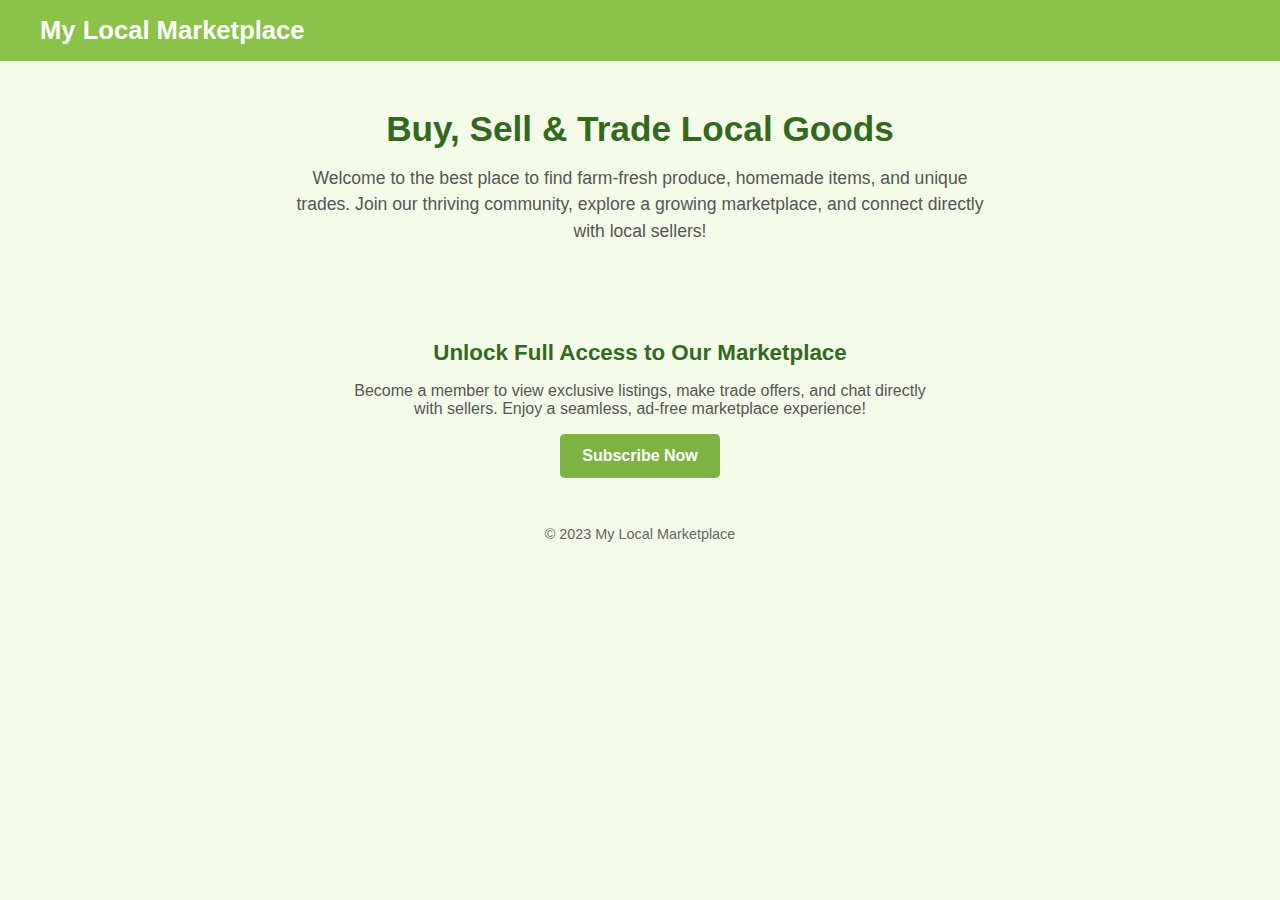
==== commit e89af49b: "Update index.html" ====
--- a/index.html
+++ b/index.html
@@ -4,7 +4,7 @@
   <meta charset="UTF-8" />
   <title>My Local Marketplace - Landing</title>
   <style>
-    /* Basic reset & global styles */
+    /* GLOBAL RESETS */
     * {
       margin: 0;
       padding: 0;
@@ -12,11 +12,12 @@
     }
     body {
       font-family: Arial, sans-serif;
-      background: #f0f2f5;
+      background: #f5fbe9; /* Pale green background */
       color: #333;
     }
+    /* HEADER / NAVBAR */
     header {
-      background: #4267b2;
+      background: #8BC34A; /* Soft green */
       color: #fff;
       padding: 1rem;
     }
@@ -28,79 +29,93 @@
       justify-content: space-between;
     }
     .navbar h1 {
-      font-size: 1.5rem;
+      font-size: 1.6rem;
       cursor: pointer;
+      font-weight: bold;
     }
+    /* HERO SECTION */
     .hero {
       max-width: 1200px;
       margin: 2rem auto;
       text-align: center;
+      padding: 1rem;
     }
     .hero h2 {
-      font-size: 2rem;
+      font-size: 2.2rem;
       margin-bottom: 1rem;
-      color: #333;
+      color: #33691E; /* Darker green text */
     }
     .hero p {
-      font-size: 1rem;
+      font-size: 1.1rem;
       margin-bottom: 2rem;
       color: #555;
-      max-width: 600px;
+      max-width: 700px;
       margin-left: auto;
       margin-right: auto;
+      line-height: 1.5;
     }
-    .cta-button, .paywall-button {
-      background: #4267b2;
+    /* CTA / SUBSCRIBE BUTTON */
+    .subscribe-section {
+      margin: 3rem auto;
+      text-align: center;
+    }
+    .subscribe-section h3 {
+      margin-bottom: 1rem;
+      color: #33691E;
+      font-size: 1.4rem;
+    }
+    .subscribe-button {
+      background: #7CB342; /* Medium green */
       color: #fff;
       border: none;
-      padding: 0.7rem 1.2rem;
+      padding: 0.8rem 1.4rem;
       font-size: 1rem;
       font-weight: bold;
       border-radius: 0.3rem;
       cursor: pointer;
       transition: background 0.3s;
     }
-    .cta-button:hover, .paywall-button:hover {
-      background: #36549c;
+    .subscribe-button:hover {
+      background: #558B2F; /* Dark green on hover */
     }
-    .subscribe-section {
-      margin: 3rem auto;
-      text-align: center;
-    }
-    .subscribe-section h3 {
-      margin-bottom: 1rem;
-    }
+    /* FOOTER */
     footer {
       max-width: 1200px;
       margin: 2rem auto;
       text-align: center;
       color: #666;
       font-size: 0.9rem;
+      padding-bottom: 1rem;
     }
   </style>
 </head>
 <body>
 
-  <!-- Header / Nav -->
+  <!-- HEADER -->
   <header>
     <div class="navbar">
       <h1>My Local Marketplace</h1>
     </div>
   </header>
 
-  <!-- Hero Section -->
+  <!-- HERO SECTION -->
   <section class="hero">
-    <h2>Discover, Buy & Trade Local Goods</h2>
-    <p>Welcome to the best place to find farm-fresh produce, homemade items, and one-of-a-kind trades. Join our thriving community and explore a marketplace where you can buy, sell, or swap—effortlessly!</p>
+    <h2>Buy, Sell & Trade Local Goods</h2>
+    <p>
+      Welcome to the best place to find farm-fresh produce, homemade items, and unique trades. 
+      Join our thriving community, explore a growing marketplace, and connect directly with local sellers!
+    </p>
   </section>
 
-  <!-- Subscription / Paywall Section -->
+  <!-- SUBSCRIBE / PAYWALL SECTION -->
   <section class="subscribe-section">
     <h3>Unlock Full Access to Our Marketplace</h3>
-    <p>Subscribe now to access exclusive listings, trade offers, and direct messaging with local sellers. Only members can see our full catalog and make trade offers!</p>
-    <!-- Simulated Paywall Button -->
-    <button class="paywall-button" onclick="simulatePayment()">
-      Subscribe for Full Access
+    <p style="max-width: 600px; margin: 1rem auto; color: #555;">
+      Become a member to view exclusive listings, make trade offers, and chat directly with sellers. 
+      Enjoy a seamless, ad-free marketplace experience!
+    </p>
+    <button class="subscribe-button" onclick="simulatePayment()">
+      Subscribe Now
     </button>
   </section>
 
@@ -109,11 +124,10 @@
   </footer>
 
   <script>
-    // Simulated payment function
     function simulatePayment() {
-      // In a real app, you’d redirect to Stripe/PayPal, then confirm payment on your backend.
-      // For this demo, we simply set localStorage and redirect to marketplace.html
+      // Fake payment: store flag in localStorage
       localStorage.setItem("hasPaid", "true");
+      // Redirect to marketplace
       window.location.href = "marketplace.html";
     }
   </script>
